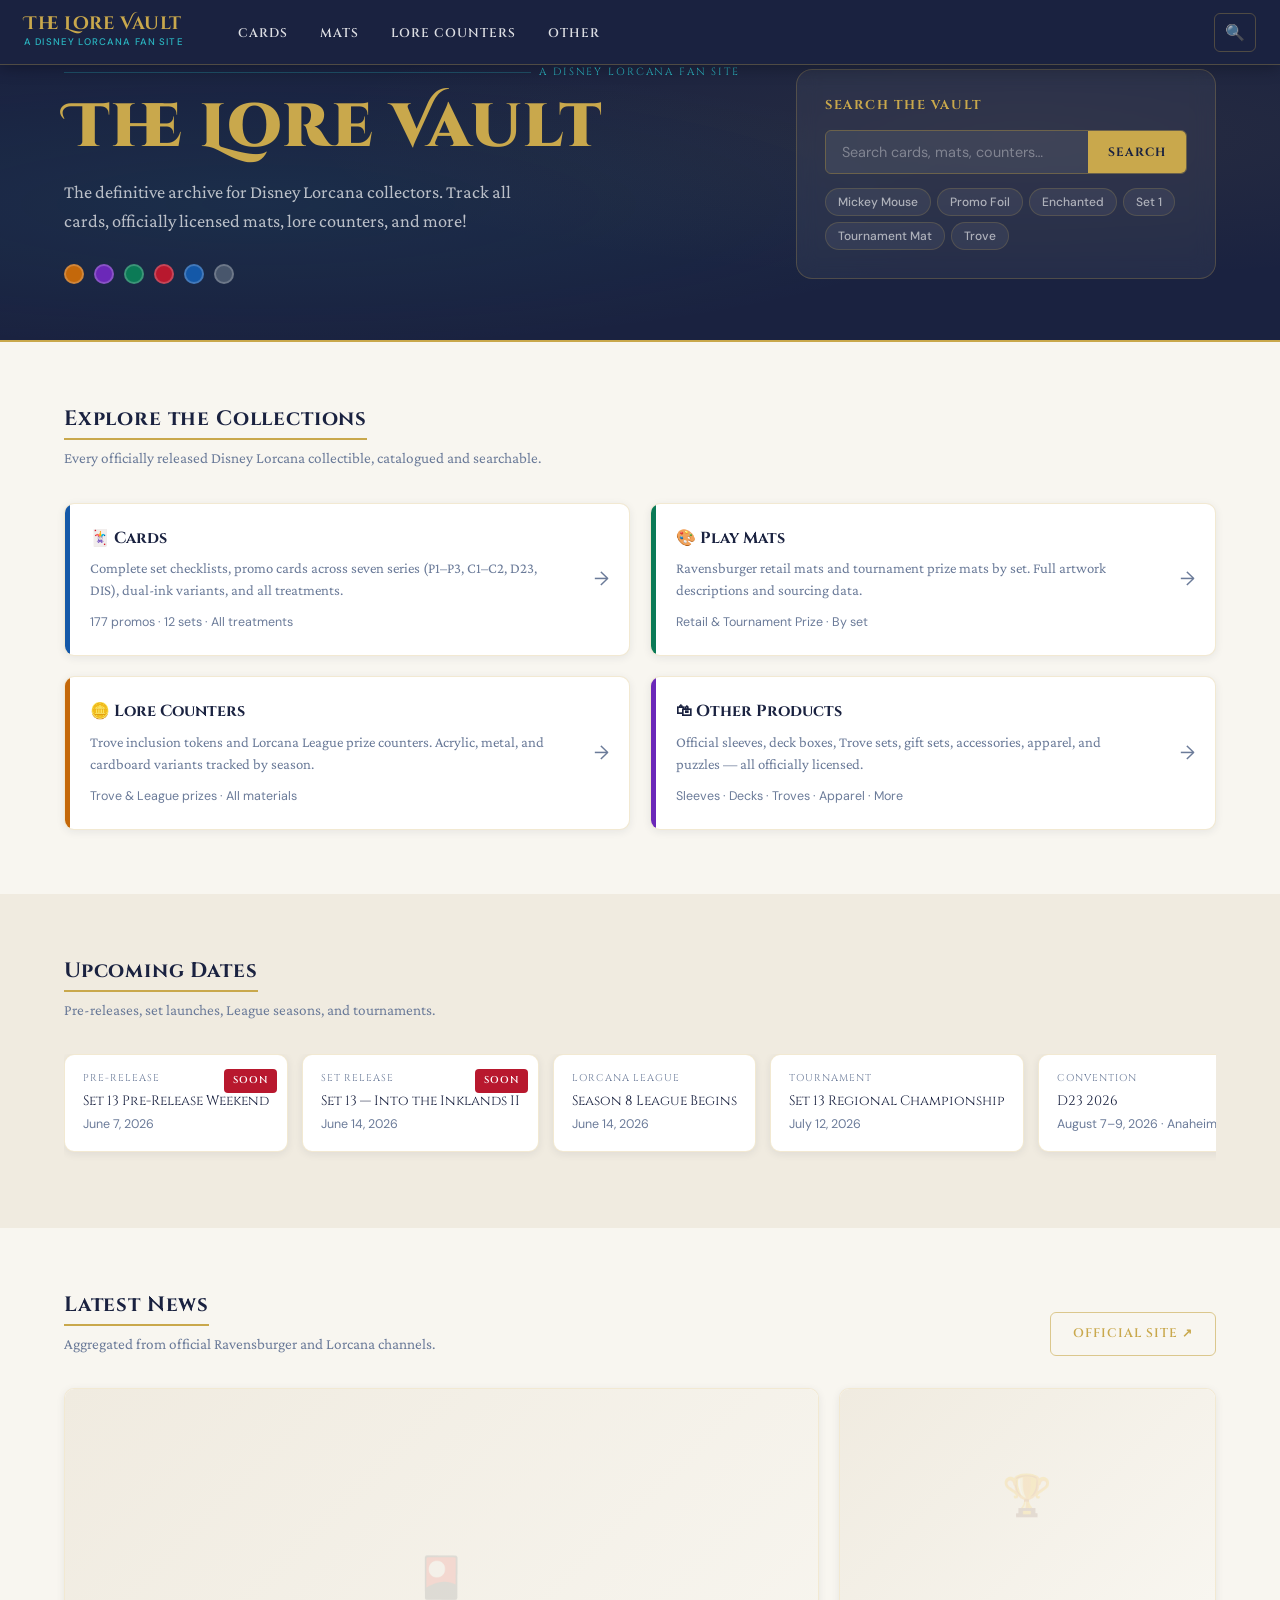
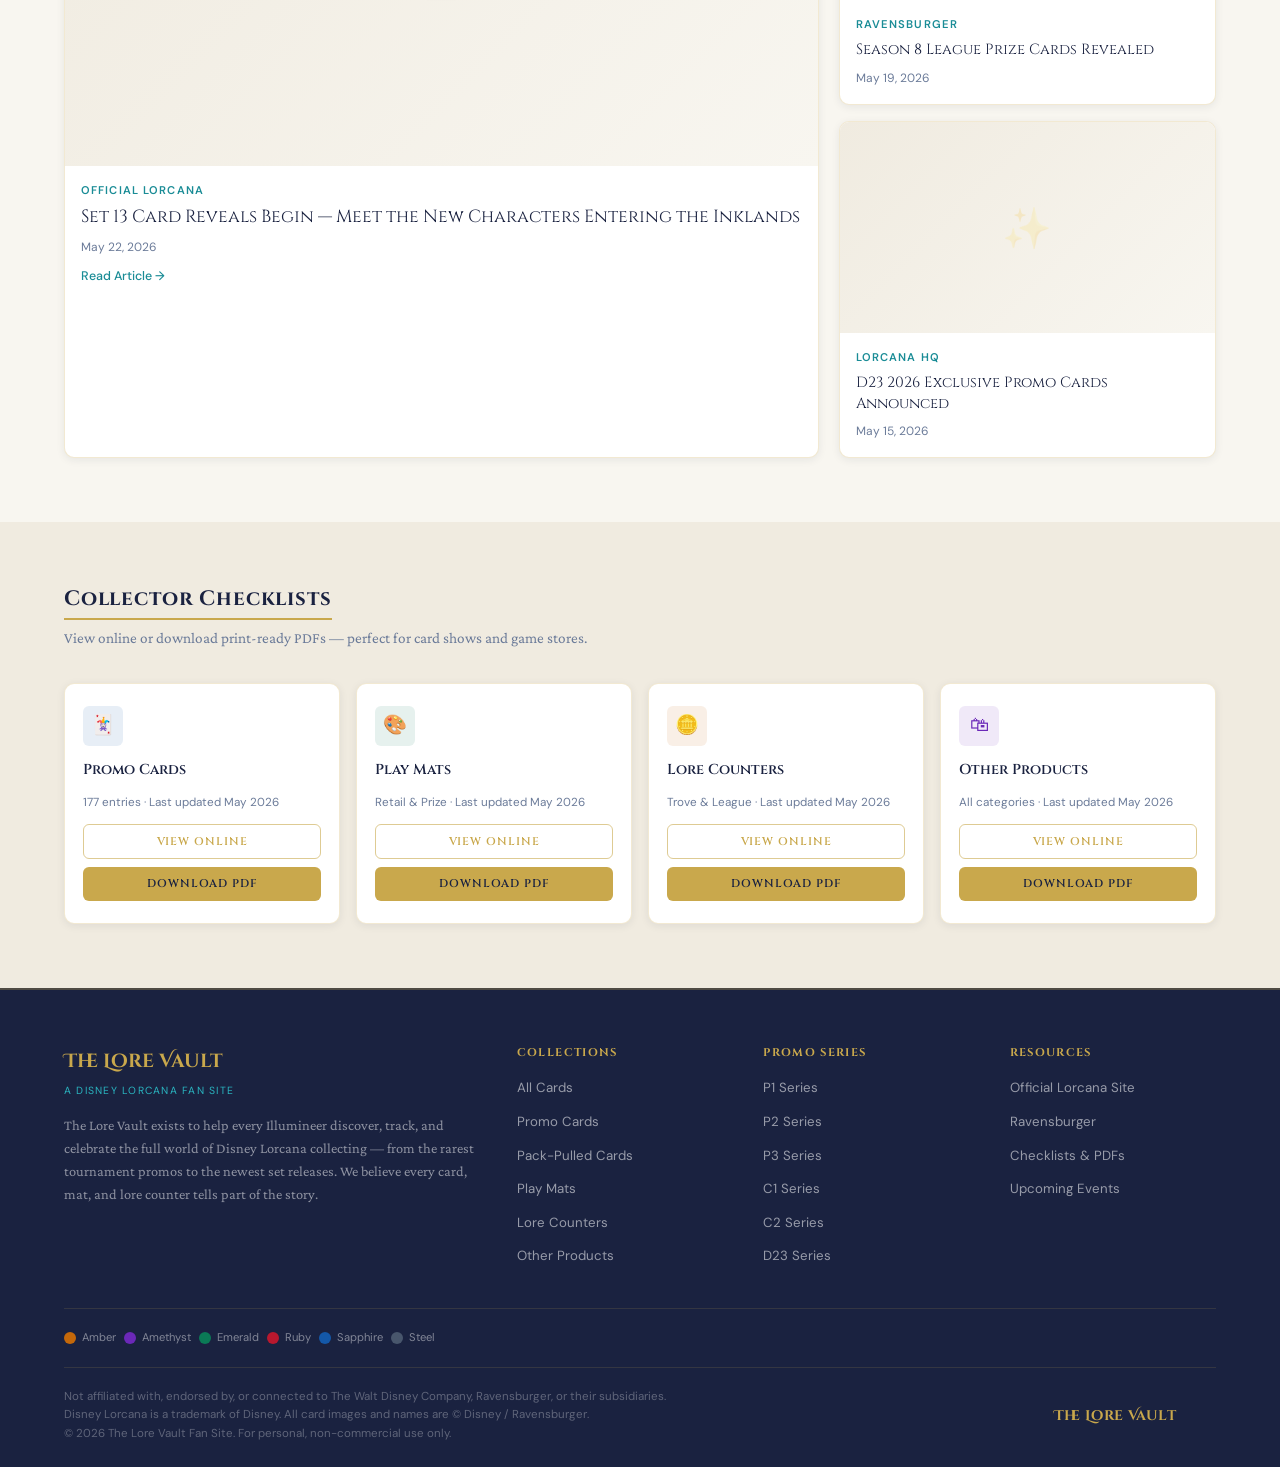
==== index.html @ e158dece "Tighten hero section vertical spacing Remove min-height:100vh override that was forcing the hero to " ====
<!DOCTYPE html>
<html lang="en">
<head>
  <meta charset="UTF-8">
  <meta name="viewport" content="width=device-width, initial-scale=1.0">
  <title>The Lore Vault — Disney Lorcana Collector Reference</title>
  <meta name="description" content="The definitive archive for Disney Lorcana collectors. Track all cards, officially licensed mats, lore counters, and more. Complete checklists, promo guides, and PDF downloads.">
  <meta property="og:title" content="The Lore Vault — Disney Lorcana Collector Reference">
  <meta property="og:description" content="The definitive archive for Disney Lorcana collectors. Track all cards, officially licensed mats, lore counters, and more!">
  <meta property="og:image" content="https://lorevault.fan/og-image.jpg">
  <link rel="canonical" href="https://lorevault.fan/">
  <meta name="robots" content="index, follow">
  <link rel="stylesheet" href="css/style.css">
  <style>
    /* Page-specific overrides */
    .hero-search-panel { position: relative; }
    .hero-search-panel .search-results-dropdown {
      position: absolute; top: calc(100% + 8px); left: 0; right: 0;
      background: white; border: 1px solid var(--border);
      border-radius: var(--radius-md); box-shadow: var(--shadow-lg);
      z-index: 200; display: none; max-height: 360px; overflow-y: auto;
    }
    .hero-search-panel .search-results-dropdown.open { display: block; }
    .search-result-group { padding: 10px 0; border-bottom: 1px solid var(--border); }
    .search-result-group:last-child { border-bottom: none; }
    .search-result-group-label {
      font-family: 'Cinzel', serif; font-size: 0.65rem;
      letter-spacing: 0.12em; text-transform: uppercase;
      color: var(--text-light); padding: 4px 16px; margin-bottom: 4px;
    }
    .search-result-item {
      padding: 8px 16px; font-size: 0.85rem; cursor: pointer;
      transition: background 0.15s; display: flex; align-items: center; gap: 10px;
    }
    .search-result-item:hover { background: var(--cream); }
    .search-result-item span { color: var(--text-dark); }
    .search-result-item small { color: var(--text-light); margin-left: auto; font-size: 0.72rem; }
  </style>
</head>
<body>

<!-- ══════════════════════════════
     NAVIGATION
══════════════════════════════ -->
<nav class="site-nav" role="navigation" aria-label="Main navigation">
  <div class="nav-inner">
    <a href="index.html" class="nav-brand">
      <span class="nav-brand__name">The Lore Vault</span>
      <span class="nav-brand__label">A Disney Lorcana Fan Site</span>
    </a>
    <ul class="nav-links" role="list">
      <li><a href="cards.html">Cards</a></li>
      <li><a href="mats.html">Mats</a></li>
      <li><a href="lore-counters.html">Lore Counters</a></li>
      <li><a href="other.html">Other</a></li>
    </ul>
    <div class="nav-actions">
      <button class="nav-search-toggle" id="navSearchToggle" aria-label="Toggle search" aria-expanded="false">🔍</button>
      <button class="hamburger" id="hamburger" aria-label="Open menu" aria-expanded="false">
        <span></span><span></span><span></span>
      </button>
    </div>
  </div>
  <div class="nav-search-bar" id="navSearchBar" role="search">
    <div class="container">
      <div class="search-bar">
        <input type="search" placeholder="Search all cards, mats, counters…" aria-label="Site search">
        <button type="submit" aria-label="Submit search">🔍</button>
      </div>
    </div>
  </div>
</nav>

<!-- Mobile Drawer -->
<div class="mobile-drawer" id="mobileDrawer" aria-hidden="true">
  <a href="cards.html">Cards</a>
  <a href="mats.html">Play Mats</a>
  <a href="lore-counters.html">Lore Counters</a>
  <a href="other.html">Other Products</a>
</div>

<!-- ══════════════════════════════
     HERO
══════════════════════════════ -->
<main>
<section class="hero" aria-labelledby="hero-title">
  <div class="container">
    <div class="hero-inner">

      <!-- Branding -->
      <div class="hero-brand">
        <div class="hero-brand__fan-label">A Disney Lorcana Fan Site</div>
        <h1 class="hero-brand__name font-display" id="hero-title">The Lore Vault</h1>
        <p class="hero-brand__tagline">
          The definitive archive for Disney Lorcana collectors. Track all cards,
          officially licensed mats, lore counters, and more!
        </p>
        <!-- Ink Colour Dots -->
        <div class="hero-ink-dots" role="list" aria-label="Lorcana ink colours">
          <div class="hero-ink-dot" style="background:var(--ink-amber)"     data-label="Amber"    role="listitem" tabindex="0"></div>
          <div class="hero-ink-dot" style="background:var(--ink-amethyst)"  data-label="Amethyst" role="listitem" tabindex="0"></div>
          <div class="hero-ink-dot" style="background:var(--ink-emerald)"   data-label="Emerald"  role="listitem" tabindex="0"></div>
          <div class="hero-ink-dot" style="background:var(--ink-ruby)"      data-label="Ruby"     role="listitem" tabindex="0"></div>
          <div class="hero-ink-dot" style="background:var(--ink-sapphire)"  data-label="Sapphire" role="listitem" tabindex="0"></div>
          <div class="hero-ink-dot" style="background:var(--ink-steel)"     data-label="Steel"    role="listitem" tabindex="0"></div>
        </div>
      </div>

      <!-- Search Panel -->
      <div class="hero-search-panel">
        <h2>Search The Vault</h2>
        <div class="hero-search-bar" role="search">
          <input type="search" id="heroSearch" placeholder="Search cards, mats, counters…" autocomplete="off" aria-label="Search the vault" aria-autocomplete="list" aria-controls="heroSearchDropdown">
          <button type="submit" aria-label="Search">Search</button>
        </div>
        <div class="search-results-dropdown" id="heroSearchDropdown" role="listbox" aria-label="Search suggestions"></div>
        <div class="suggested-chips" aria-label="Suggested searches">
          <button class="chip" data-query="Mickey Mouse">Mickey Mouse</button>
          <button class="chip" data-query="Promo Foil">Promo Foil</button>
          <button class="chip" data-query="Enchanted">Enchanted</button>
          <button class="chip" data-query="Set 1">Set 1</button>
          <button class="chip" data-query="Tournament Mat">Tournament Mat</button>
          <button class="chip" data-query="Trove">Trove</button>
        </div>
      </div>

    </div>
  </div>
</section>

<!-- ══════════════════════════════
     CATEGORY CARDS
══════════════════════════════ -->
<section class="section section--cream" aria-labelledby="collections-heading">
  <div class="container">
    <div class="section-header">
      <div>
        <h2 id="collections-heading">Explore the Collections</h2>
        <p>Every officially released Disney Lorcana collectible, catalogued and searchable.</p>
      </div>
    </div>
    <div class="category-cards">

      <a href="cards.html" class="category-card" aria-label="Cards — Browse all 177+ promo cards and 12+ sets">
        <div class="category-card__stripe" style="background:var(--ink-sapphire)"></div>
        <div class="category-card__body">
          <div class="category-card__name">🃏 Cards</div>
          <p class="category-card__desc">Complete set checklists, promo cards across seven series (P1–P3, C1–C2, D23, DIS), dual-ink variants, and all treatments.</p>
          <div class="category-card__count"><span data-stat="promo-count">177</span> promos · 12 sets · All treatments</div>
        </div>
        <div class="category-card__arrow" aria-hidden="true">→</div>
      </a>

      <a href="mats.html" class="category-card" aria-label="Play Mats — Browse retail and tournament prize mats">
        <div class="category-card__stripe" style="background:var(--ink-emerald)"></div>
        <div class="category-card__body">
          <div class="category-card__name">🎨 Play Mats</div>
          <p class="category-card__desc">Ravensburger retail mats and tournament prize mats by set. Full artwork descriptions and sourcing data.</p>
          <div class="category-card__count">Retail &amp; Tournament Prize · By set</div>
        </div>
        <div class="category-card__arrow" aria-hidden="true">→</div>
      </a>

      <a href="lore-counters.html" class="category-card" aria-label="Lore Counters — Browse Trove and League prize counters">
        <div class="category-card__stripe" style="background:var(--ink-amber)"></div>
        <div class="category-card__body">
          <div class="category-card__name">🪙 Lore Counters</div>
          <p class="category-card__desc">Trove inclusion tokens and Lorcana League prize counters. Acrylic, metal, and cardboard variants tracked by season.</p>
          <div class="category-card__count">Trove &amp; League prizes · All materials</div>
        </div>
        <div class="category-card__arrow" aria-hidden="true">→</div>
      </a>

      <a href="other.html" class="category-card" aria-label="Other Products — Browse sleeves, deck boxes, troves, gifts, and more">
        <div class="category-card__stripe" style="background:var(--ink-amethyst)"></div>
        <div class="category-card__body">
          <div class="category-card__name">🛍 Other Products</div>
          <p class="category-card__desc">Official sleeves, deck boxes, Trove sets, gift sets, accessories, apparel, and puzzles — all officially licensed.</p>
          <div class="category-card__count">Sleeves · Decks · Troves · Apparel · More</div>
        </div>
        <div class="category-card__arrow" aria-hidden="true">→</div>
      </a>

    </div>
  </div>
</section>

<!-- ══════════════════════════════
     UPCOMING DATES
══════════════════════════════ -->
<section class="section section--cream-mid" aria-labelledby="events-heading">
  <div class="container">
    <div class="section-header">
      <div>
        <h2 id="events-heading">Upcoming Dates</h2>
        <p>Pre-releases, set launches, League seasons, and tournaments.</p>
      </div>
    </div>
    <div class="events-strip" id="eventsStrip" role="list" aria-label="Upcoming Lorcana events">
      <!-- Populated by JS from data/events.json -->
      <div class="event-card" role="listitem">
        <div class="event-card__type">Pre-Release</div>
        <div class="event-card__name">Set 13 Pre-Release Weekend</div>
        <div class="event-card__date">June 7, 2026</div>
        <div class="event-card__badge"><span class="badge badge--soon">SOON</span></div>
      </div>
      <div class="event-card" role="listitem">
        <div class="event-card__type">Set Release</div>
        <div class="event-card__name">Set 13 — Into the Inklands II</div>
        <div class="event-card__date">June 14, 2026</div>
        <div class="event-card__badge"><span class="badge badge--soon">SOON</span></div>
      </div>
      <div class="event-card" role="listitem">
        <div class="event-card__type">Lorcana League</div>
        <div class="event-card__name">Season 8 League Begins</div>
        <div class="event-card__date">June 14, 2026</div>
      </div>
      <div class="event-card" role="listitem">
        <div class="event-card__type">Tournament</div>
        <div class="event-card__name">Set 13 Regional Championship</div>
        <div class="event-card__date">July 12, 2026</div>
      </div>
      <div class="event-card" role="listitem">
        <div class="event-card__type">Convention</div>
        <div class="event-card__name">D23 2026</div>
        <div class="event-card__date">August 7–9, 2026 · Anaheim, CA</div>
      </div>
      <div class="event-card" role="listitem">
        <div class="event-card__type">Tournament</div>
        <div class="event-card__name">World Championship 2026</div>
        <div class="event-card__date">September 20, 2026</div>
      </div>
    </div>
  </div>
</section>

<!-- ══════════════════════════════
     NEWS FEED
══════════════════════════════ -->
<section class="section section--cream" aria-labelledby="news-heading">
  <div class="container">
    <div class="section-header">
      <div>
        <h2 id="news-heading">Latest News</h2>
        <p>Aggregated from official Ravensburger and Lorcana channels.</p>
      </div>
      <a href="https://ravensburger.com/lorcana" class="btn btn--secondary" target="_blank" rel="noopener">Official Site ↗</a>
    </div>

    <div class="news-grid">
      <!-- Featured -->
      <a href="#" class="news-card news-card--featured" aria-label="Featured news article">
        <div class="news-card__image">
          <div class="news-card__image-placeholder" style="aspect-ratio:16/8">🎴</div>
        </div>
        <div class="news-card__body">
          <div class="news-card__source">Official Lorcana</div>
          <div class="news-card__title">Set 13 Card Reveals Begin — Meet the New Characters Entering the Inklands</div>
          <div class="news-card__date">May 22, 2026</div>
          <div class="news-card__link">Read Article →</div>
        </div>
      </a>

      <!-- Side cards -->
      <div class="news-grid__side">
        <a href="#" class="news-card" aria-label="News: Season 8 League promos revealed">
          <div class="news-card__image">
            <div class="news-card__image-placeholder news-card--small">🏆</div>
          </div>
          <div class="news-card__body">
            <div class="news-card__source">Ravensburger</div>
            <div class="news-card__title">Season 8 League Prize Cards Revealed</div>
            <div class="news-card__date">May 19, 2026</div>
          </div>
        </a>
        <a href="#" class="news-card" aria-label="News: D23 2026 exclusive cards announced">
          <div class="news-card__image">
            <div class="news-card__image-placeholder news-card--small">✨</div>
          </div>
          <div class="news-card__body">
            <div class="news-card__source">Lorcana HQ</div>
            <div class="news-card__title">D23 2026 Exclusive Promo Cards Announced</div>
            <div class="news-card__date">May 15, 2026</div>
          </div>
        </a>
      </div>
    </div>
  </div>
</section>

<!-- ══════════════════════════════
     CHECKLIST NAVIGATION
══════════════════════════════ -->
<section class="section section--cream-mid" aria-labelledby="checklists-heading">
  <div class="container">
    <div class="section-header">
      <div>
        <h2 id="checklists-heading">Collector Checklists</h2>
        <p>View online or download print-ready PDFs — perfect for card shows and game stores.</p>
      </div>
    </div>
    <div class="checklist-panels">

      <div class="checklist-panel">
        <div class="checklist-panel__icon" style="background:rgba(20,88,168,0.1);color:var(--ink-sapphire)">🃏</div>
        <div class="checklist-panel__name">Promo Cards</div>
        <div class="checklist-panel__updated">177 entries · Last updated May 2026</div>
        <div class="checklist-panel__actions">
          <a href="cards.html#promos" class="btn btn--secondary">View Online</a>
          <a href="#" class="btn btn--primary">Download PDF</a>
        </div>
      </div>

      <div class="checklist-panel">
        <div class="checklist-panel__icon" style="background:rgba(11,122,86,0.1);color:var(--ink-emerald)">🎨</div>
        <div class="checklist-panel__name">Play Mats</div>
        <div class="checklist-panel__updated">Retail &amp; Prize · Last updated May 2026</div>
        <div class="checklist-panel__actions">
          <a href="mats.html" class="btn btn--secondary">View Online</a>
          <a href="#" class="btn btn--primary">Download PDF</a>
        </div>
      </div>

      <div class="checklist-panel">
        <div class="checklist-panel__icon" style="background:rgba(196,104,10,0.1);color:var(--ink-amber)">🪙</div>
        <div class="checklist-panel__name">Lore Counters</div>
        <div class="checklist-panel__updated">Trove &amp; League · Last updated May 2026</div>
        <div class="checklist-panel__actions">
          <a href="lore-counters.html" class="btn btn--secondary">View Online</a>
          <a href="#" class="btn btn--primary">Download PDF</a>
        </div>
      </div>

      <div class="checklist-panel">
        <div class="checklist-panel__icon" style="background:rgba(107,40,184,0.1);color:var(--ink-amethyst)">🛍</div>
        <div class="checklist-panel__name">Other Products</div>
        <div class="checklist-panel__updated">All categories · Last updated May 2026</div>
        <div class="checklist-panel__actions">
          <a href="other.html" class="btn btn--secondary">View Online</a>
          <a href="#" class="btn btn--primary">Download PDF</a>
        </div>
      </div>

    </div>
  </div>
</section>
</main>

<!-- ══════════════════════════════
     FOOTER
══════════════════════════════ -->
<footer class="site-footer" role="contentinfo">
  <div class="container">
    <div class="footer-inner">
      <div class="footer-brand">
        <div class="footer-brand__name font-display">The Lore Vault</div>
        <div class="footer-brand__label">A Disney Lorcana Fan Site</div>
        <p>The Lore Vault exists to help every Illumineer discover, track, and celebrate the full world of Disney Lorcana collecting — from the rarest tournament promos to the newest set releases. We believe every card, mat, and lore counter tells part of the story.</p>
      </div>
      <div class="footer-col">
        <h4>Collections</h4>
        <ul>
          <li><a href="cards.html">All Cards</a></li>
          <li><a href="cards.html#promos">Promo Cards</a></li>
          <li><a href="cards.html#sets">Pack-Pulled Cards</a></li>
          <li><a href="mats.html">Play Mats</a></li>
          <li><a href="lore-counters.html">Lore Counters</a></li>
          <li><a href="other.html">Other Products</a></li>
        </ul>
      </div>
      <div class="footer-col">
        <h4>Promo Series</h4>
        <ul>
          <li><a href="cards.html?series=P1">P1 Series</a></li>
          <li><a href="cards.html?series=P2">P2 Series</a></li>
          <li><a href="cards.html?series=P3">P3 Series</a></li>
          <li><a href="cards.html?series=C1">C1 Series</a></li>
          <li><a href="cards.html?series=C2">C2 Series</a></li>
          <li><a href="cards.html?series=D23">D23 Series</a></li>
        </ul>
      </div>
      <div class="footer-col">
        <h4>Resources</h4>
        <ul>
          <li><a href="#" target="_blank" rel="noopener">Official Lorcana Site</a></li>
          <li><a href="#" target="_blank" rel="noopener">Ravensburger</a></li>
          <li><a href="index.html#checklists-heading">Checklists &amp; PDFs</a></li>
          <li><a href="index.html#events-heading">Upcoming Events</a></li>
        </ul>
      </div>
    </div>

    <!-- Ink Swatch Row -->
    <div class="footer-ink-row" aria-label="Lorcana ink colours">
      <div class="footer-ink-swatch"><div class="ink-dot ink-dot--amber"></div> Amber</div>
      <div class="footer-ink-swatch"><div class="ink-dot ink-dot--amethyst"></div> Amethyst</div>
      <div class="footer-ink-swatch"><div class="ink-dot ink-dot--emerald"></div> Emerald</div>
      <div class="footer-ink-swatch"><div class="ink-dot ink-dot--ruby"></div> Ruby</div>
      <div class="footer-ink-swatch"><div class="ink-dot ink-dot--sapphire"></div> Sapphire</div>
      <div class="footer-ink-swatch"><div class="ink-dot ink-dot--steel"></div> Steel</div>
    </div>

    <div class="footer-bottom">
      <p class="footer-legal">
        Not affiliated with, endorsed by, or connected to The Walt Disney Company, Ravensburger, or their subsidiaries.<br>
        Disney Lorcana is a trademark of Disney. All card images and names are © Disney / Ravensburger.<br>
        © 2026 The Lore Vault Fan Site. For personal, non-commercial use only.
      </p>
      <a href="index.html" class="nav-brand" style="text-decoration:none">
        <span class="nav-brand__name" style="font-size:0.9rem">The Lore Vault</span>
      </a>
    </div>
  </div>
</footer>

<script src="js/app.js"></script>
<script type="application/ld+json">
{
  "@context": "https://schema.org",
  "@type": "WebSite",
  "name": "The Lore Vault",
  "description": "The definitive archive for Disney Lorcana collectors.",
  "url": "https://lorevault.fan/",
  "potentialAction": {
    "@type": "SearchAction",
    "target": "https://lorevault.fan/cards.html?q={search_term_string}",
    "query-input": "required name=search_term_string"
  }
}
</script>
</body>
</html>
---- css/style.css ----
/* =====================================================
   THE LORE VAULT — Shared Design System
   ===================================================== */

/* Google Fonts */
@import url('https://fonts.googleapis.com/css2?family=Cinzel+Decorative:wght@400;700;900&family=Cinzel:wght@400;600;700&family=Crimson+Pro:ital,wght@0,300;0,400;0,600;1,300;1,400&family=DM+Sans:wght@300;400;500;600&display=swap');

/* ── Color Tokens ── */
:root {
  --nav-bg:       #1A2240;
  --cream:        #F8F6F0;
  --cream-mid:    #F0EBE0;
  --gold:         #C9A84C;
  --gold-mid:     #B8922E;
  --teal:         #2AB5C0;
  --teal-dark:    #1A8C96;
  --ink-amber:    #C4680A;
  --ink-amethyst: #6B28B8;
  --ink-emerald:  #0B7A56;
  --ink-ruby:     #B8182E;
  --ink-sapphire: #1458A8;
  --ink-steel:    #48566C;
  --text-dark:    #1A2240;
  --text-mid:     #3D4A6B;
  --text-light:   #6B7B99;
  --border:       rgba(201,168,76,0.25);
  --shadow-sm:    0 2px 8px rgba(26,34,64,0.08);
  --shadow-md:    0 4px 20px rgba(26,34,64,0.12);
  --shadow-lg:    0 8px 40px rgba(26,34,64,0.18);
  --radius-sm:    6px;
  --radius-md:    10px;
  --radius-lg:    16px;
  --transition:   0.2s ease;
}

/* ── Reset & Base ── */
*, *::before, *::after { box-sizing: border-box; margin: 0; padding: 0; }

html { scroll-behavior: smooth; font-size: 16px; }

body {
  font-family: 'DM Sans', sans-serif;
  background: var(--cream);
  color: var(--text-dark);
  line-height: 1.6;
  -webkit-font-smoothing: antialiased;
}

img { display: block; max-width: 100%; }
a { color: var(--teal-dark); text-decoration: none; transition: color var(--transition); }
a:hover { color: var(--gold-mid); }
ul { list-style: none; }
button { cursor: pointer; font-family: inherit; border: none; }

/* ── Typography ── */
.font-display   { font-family: 'Cinzel Decorative', serif; }
.font-heading   { font-family: 'Cinzel', serif; }
.font-body      { font-family: 'Crimson Pro', serif; }
.font-ui        { font-family: 'DM Sans', sans-serif; }

h1, h2, h3, h4, h5 { font-family: 'Cinzel', serif; line-height: 1.25; }
p { font-family: 'Crimson Pro', serif; font-size: 1.05rem; }

/* ── Container ── */
.container { max-width: 1200px; margin: 0 auto; padding: 0 24px; }
.container--wide { max-width: 1400px; margin: 0 auto; padding: 0 24px; }

/* =========================================
   NAVIGATION
   ========================================= */
.site-nav {
  position: fixed; top: 0; left: 0; right: 0; z-index: 1000;
  background: var(--nav-bg);
  border-bottom: 1px solid rgba(201,168,76,0.3);
  box-shadow: 0 2px 16px rgba(0,0,0,0.3);
}

.nav-inner {
  max-width: 1400px; margin: 0 auto;
  display: flex; align-items: center; gap: 0;
  height: 64px; padding: 0 24px;
}

.nav-brand {
  display: flex; flex-direction: column; align-items: flex-start;
  text-decoration: none; margin-right: 40px; flex-shrink: 0;
}
.nav-brand__name {
  font-family: 'Cinzel Decorative', serif;
  font-size: 1.15rem; font-weight: 700;
  color: var(--gold); letter-spacing: 0.03em;
  line-height: 1.1;
}
.nav-brand__label {
  font-family: 'DM Sans', sans-serif;
  font-size: 0.6rem; font-weight: 500;
  color: var(--teal); letter-spacing: 0.12em;
  text-transform: uppercase;
}

.nav-links {
  display: flex; align-items: center; gap: 4px; flex: 1;
}
.nav-links a {
  font-family: 'Cinzel', serif;
  font-size: 0.78rem; font-weight: 600;
  color: rgba(255,255,255,0.85);
  letter-spacing: 0.08em; text-transform: uppercase;
  padding: 8px 14px; border-radius: var(--radius-sm);
  transition: all var(--transition);
  text-decoration: none;
}
.nav-links a:hover, .nav-links a.active {
  color: var(--gold); background: rgba(201,168,76,0.12);
}

.nav-actions { display: flex; align-items: center; gap: 8px; margin-left: auto; }

.nav-search-toggle {
  background: none; border: 1px solid rgba(201,168,76,0.3);
  color: rgba(255,255,255,0.7); padding: 8px 10px;
  border-radius: var(--radius-sm); transition: all var(--transition);
  font-size: 1rem;
}
.nav-search-toggle:hover { border-color: var(--gold); color: var(--gold); }

.nav-search-bar {
  display: none; position: absolute;
  top: 64px; left: 0; right: 0;
  background: var(--nav-bg); padding: 12px 24px;
  border-bottom: 1px solid rgba(201,168,76,0.3);
}
.nav-search-bar.open { display: block; }
.nav-search-bar input {
  width: 100%; padding: 10px 16px;
  background: rgba(255,255,255,0.08);
  border: 1px solid rgba(201,168,76,0.35);
  border-radius: var(--radius-sm); color: white;
  font-family: 'DM Sans', sans-serif; font-size: 0.9rem;
  outline: none;
}
.nav-search-bar input::placeholder { color: rgba(255,255,255,0.4); }

.hamburger {
  display: none; flex-direction: column; gap: 5px;
  background: none; padding: 8px;
}
.hamburger span {
  display: block; width: 22px; height: 2px;
  background: rgba(255,255,255,0.8); border-radius: 2px;
  transition: all 0.3s ease;
}
.hamburger.open span:nth-child(1) { transform: rotate(45deg) translate(5px, 5px); }
.hamburger.open span:nth-child(2) { opacity: 0; }
.hamburger.open span:nth-child(3) { transform: rotate(-45deg) translate(5px, -5px); }

.mobile-drawer {
  display: none; position: fixed;
  top: 64px; left: 0; right: 0; bottom: 0;
  background: var(--nav-bg); z-index: 999;
  padding: 24px; flex-direction: column; gap: 8px;
  overflow-y: auto;
}
.mobile-drawer.open { display: flex; }
.mobile-drawer a {
  font-family: 'Cinzel', serif; font-size: 1rem;
  color: rgba(255,255,255,0.85); letter-spacing: 0.1em;
  text-transform: uppercase; padding: 14px 16px;
  border-bottom: 1px solid rgba(201,168,76,0.15);
  text-decoration: none;
}
.mobile-drawer a:hover { color: var(--gold); }

/* =========================================
   PAGE HEADER / HERO BANDS
   ========================================= */
.page-header {
  background: var(--nav-bg);
  padding: 100px 0 48px;
  border-bottom: 2px solid var(--gold);
  position: relative; overflow: hidden;
}
.page-header::before {
  content: '';
  position: absolute; inset: 0;
  background: radial-gradient(ellipse at 70% 50%, rgba(201,168,76,0.06) 0%, transparent 70%);
  pointer-events: none;
}
.page-header .breadcrumb {
  font-family: 'DM Sans', sans-serif; font-size: 0.78rem;
  color: rgba(255,255,255,0.45); letter-spacing: 0.06em;
  margin-bottom: 12px;
}
.page-header .breadcrumb a { color: rgba(255,255,255,0.5); }
.page-header .breadcrumb a:hover { color: var(--gold); }
.page-header h1 {
  font-family: 'Cinzel Decorative', serif;
  font-size: clamp(1.6rem, 3vw, 2.4rem);
  color: var(--gold); margin-bottom: 10px;
}
.page-header p {
  font-family: 'Crimson Pro', serif;
  color: rgba(255,255,255,0.65); font-size: 1.05rem; max-width: 600px;
}
.page-header__actions {
  display: flex; gap: 12px; flex-wrap: wrap; margin-top: 20px;
}

/* =========================================
   BUTTONS
   ========================================= */
.btn {
  display: inline-flex; align-items: center; gap: 8px;
  font-family: 'Cinzel', serif; font-size: 0.78rem;
  font-weight: 600; letter-spacing: 0.08em; text-transform: uppercase;
  padding: 11px 22px; border-radius: var(--radius-sm);
  transition: all var(--transition); cursor: pointer; border: none;
  white-space: nowrap; text-decoration: none;
}
.btn--primary {
  background: var(--gold); color: var(--nav-bg);
}
.btn--primary:hover { background: var(--gold-mid); color: var(--nav-bg); transform: translateY(-1px); box-shadow: var(--shadow-sm); }
.btn--secondary {
  background: transparent; color: var(--gold);
  border: 1.5px solid rgba(201,168,76,0.6);
}
.btn--secondary:hover { background: rgba(201,168,76,0.1); color: var(--gold); transform: translateY(-1px); }
.btn--teal {
  background: var(--teal-dark); color: white;
}
.btn--teal:hover { background: var(--teal); color: white; transform: translateY(-1px); }
.btn--outline-white {
  background: transparent; color: white;
  border: 1.5px solid rgba(255,255,255,0.3);
}
.btn--outline-white:hover { border-color: white; background: rgba(255,255,255,0.08); color: white; }

/* =========================================
   BADGES & CHIPS
   ========================================= */
.badge {
  display: inline-flex; align-items: center; gap: 4px;
  font-family: 'Cinzel', serif; font-size: 0.62rem; font-weight: 600;
  letter-spacing: 0.1em; text-transform: uppercase;
  padding: 4px 9px; border-radius: 4px;
}
.badge--sapphire  { background: var(--ink-sapphire); color: white; }
.badge--emerald   { background: var(--ink-emerald); color: white; }
.badge--amber     { background: var(--ink-amber); color: white; }
.badge--amethyst  { background: var(--ink-amethyst); color: white; }
.badge--ruby      { background: var(--ink-ruby); color: white; }
.badge--steel     { background: var(--ink-steel); color: white; }
.badge--navy      { background: var(--nav-bg); color: var(--gold); }
.badge--gold      { background: var(--gold); color: var(--nav-bg); }
.badge--teal      { background: var(--teal-dark); color: white; }
.badge--blue      { background: #1458A8; color: white; }
.badge--prize     { background: #8B6914; color: white; }
.badge--orange    { background: var(--ink-amber); color: white; }
.badge--soon      { background: var(--ink-ruby); color: white; animation: pulse-soon 1.5s ease-in-out infinite; }

@keyframes pulse-soon {
  0%, 100% { opacity: 1; }
  50% { opacity: 0.7; }
}

.chip {
  display: inline-flex; align-items: center;
  font-family: 'DM Sans', sans-serif; font-size: 0.75rem; font-weight: 500;
  padding: 5px 12px; border-radius: 100px;
  border: 1.5px solid var(--border); background: var(--cream);
  color: var(--text-mid); cursor: pointer; transition: all var(--transition);
  white-space: nowrap;
}
.chip:hover, .chip.active {
  border-color: var(--gold); background: rgba(201,168,76,0.1);
  color: var(--gold-mid);
}
.chip--ink { border-radius: 100px; padding: 4px 10px; }

/* ── Ink Colour Chips ── */
.ink-dot {
  width: 14px; height: 14px; border-radius: 50%;
  display: inline-block; flex-shrink: 0;
}
.ink-dot--amber    { background: var(--ink-amber); }
.ink-dot--amethyst { background: var(--ink-amethyst); }
.ink-dot--emerald  { background: var(--ink-emerald); }
.ink-dot--ruby     { background: var(--ink-ruby); }
.ink-dot--sapphire { background: var(--ink-sapphire); }
.ink-dot--steel    { background: var(--ink-steel); }

/* ── Ink Pip Double ── */
.ink-pip-dual {
  display: inline-flex; gap: -4px;
}
.ink-pip-dual .ink-dot:last-child { margin-left: -5px; }

/* =========================================
   SECTION WRAPPERS
   ========================================= */
.section { padding: 64px 0; }
.section--cream { background: var(--cream); }
.section--cream-mid { background: var(--cream-mid); }
.section--navy { background: var(--nav-bg); }

.section-header {
  display: flex; align-items: flex-end;
  justify-content: space-between; gap: 16px;
  margin-bottom: 32px; flex-wrap: wrap;
}
.section-header h2 {
  font-family: 'Cinzel', serif; font-size: 1.3rem;
  color: var(--text-dark); letter-spacing: 0.04em;
  border-bottom: 2px solid var(--gold);
  padding-bottom: 6px; display: inline-block;
}
.section--navy .section-header h2 { color: var(--gold); }
.section-header p {
  font-family: 'Crimson Pro', serif;
  color: var(--text-light); font-size: 0.95rem;
  margin-top: 6px;
}

.subsection-header {
  display: flex; align-items: center; gap: 12px;
  background: rgba(26,34,64,0.04);
  border: 1px solid var(--border);
  border-radius: var(--radius-md);
  padding: 14px 20px; margin-bottom: 24px;
}
.subsection-header h3 {
  font-family: 'Cinzel', serif; font-size: 0.95rem; font-weight: 600;
  color: var(--text-dark); letter-spacing: 0.05em; flex: 1;
}

/* =========================================
   SEARCH BAR (page-level)
   ========================================= */
.search-bar {
  display: flex; align-items: center; gap: 0;
  border: 1.5px solid var(--border); border-radius: var(--radius-sm);
  background: white; overflow: hidden;
  transition: border-color var(--transition);
}
.search-bar:focus-within { border-color: var(--gold); }
.search-bar input {
  flex: 1; padding: 10px 16px;
  font-family: 'DM Sans', sans-serif; font-size: 0.9rem;
  border: none; outline: none; background: transparent;
  color: var(--text-dark);
}
.search-bar input::placeholder { color: var(--text-light); }
.search-bar button {
  padding: 10px 16px; background: var(--gold);
  color: var(--nav-bg); font-size: 1rem; border: none;
  transition: background var(--transition);
}
.search-bar button:hover { background: var(--gold-mid); }

/* =========================================
   FILTER ROW
   ========================================= */
.filter-row {
  display: flex; align-items: center; gap: 8px;
  flex-wrap: wrap; margin-bottom: 20px;
}
.filter-label {
  font-family: 'Cinzel', serif; font-size: 0.7rem;
  font-weight: 600; letter-spacing: 0.1em; text-transform: uppercase;
  color: var(--text-light);
}

/* =========================================
   TABLES
   ========================================= */
.data-table-wrap { overflow-x: auto; border-radius: var(--radius-md); }
.data-table {
  width: 100%; border-collapse: collapse;
  font-family: 'DM Sans', sans-serif; font-size: 0.85rem;
}
.data-table th {
  background: var(--nav-bg); color: var(--gold);
  font-family: 'Cinzel', serif; font-size: 0.7rem;
  font-weight: 600; letter-spacing: 0.1em; text-transform: uppercase;
  padding: 12px 16px; text-align: left; white-space: nowrap;
  border-bottom: 2px solid var(--gold);
}
.data-table td {
  padding: 10px 16px; border-bottom: 1px solid var(--border);
  color: var(--text-dark); vertical-align: middle;
}
.data-table tr:last-child td { border-bottom: none; }
.data-table tr:hover td { background: rgba(201,168,76,0.05); }
.data-table .muted { color: var(--text-light); font-style: italic; }
.data-table .unconfirmed { opacity: 0.55; }
.data-table .placeholder { opacity: 0.4; font-style: italic; }
.data-table .checkbox-col { width: 36px; text-align: center; }
.data-table input[type="checkbox"] {
  width: 16px; height: 16px; cursor: pointer;
  accent-color: var(--gold-mid);
}

/* ── Card Number ── */
.card-num {
  font-family: 'Cinzel', serif; font-size: 0.72rem;
  color: var(--text-light); white-space: nowrap;
}

/* ── Rarity ── */
.rarity {
  display: inline-flex; align-items: center; gap: 4px;
  font-size: 0.75rem; color: var(--text-mid);
}

/* =========================================
   ACCORDIONS (Set Cards)
   ========================================= */
.accordion { border: 1px solid var(--border); border-radius: var(--radius-md); overflow: hidden; margin-bottom: 12px; }
.accordion-header {
  display: flex; align-items: center; gap: 14px;
  background: white; padding: 16px 20px; cursor: pointer;
  transition: background var(--transition);
  border: none; width: 100%; text-align: left;
}
.accordion-header:hover { background: var(--cream); }
.accordion-header.open { background: var(--cream-mid); border-bottom: 1px solid var(--border); }
.accordion-set-badge {
  width: 36px; height: 36px; border-radius: 50%;
  background: var(--nav-bg); color: var(--gold);
  font-family: 'Cinzel', serif; font-size: 0.65rem; font-weight: 700;
  display: flex; align-items: center; justify-content: center;
  flex-shrink: 0; letter-spacing: 0.05em;
}
.accordion-header h3 {
  font-family: 'Cinzel', serif; font-size: 0.95rem;
  color: var(--text-dark); flex: 1;
}
.accordion-meta {
  display: flex; gap: 16px;
  font-family: 'DM Sans', sans-serif; font-size: 0.78rem; color: var(--text-light);
}
.accordion-chevron {
  color: var(--text-light); font-size: 0.9rem;
  transition: transform 0.3s ease; flex-shrink: 0;
}
.accordion-header.open .accordion-chevron { transform: rotate(180deg); }
.accordion-body { display: none; }
.accordion-body.open { display: block; }

/* =========================================
   TABS
   ========================================= */
.tabs-bar {
  display: flex; align-items: center; gap: 2px;
  background: var(--cream-mid);
  border-bottom: 2px solid var(--border);
  padding: 0 24px; position: sticky;
  top: 64px; z-index: 100;
}
.tab-btn {
  font-family: 'Cinzel', serif; font-size: 0.78rem;
  font-weight: 600; letter-spacing: 0.08em; text-transform: uppercase;
  padding: 16px 20px; background: none; color: var(--text-light);
  border: none; border-bottom: 3px solid transparent;
  margin-bottom: -2px; transition: all var(--transition); cursor: pointer;
}
.tab-btn:hover { color: var(--text-dark); }
.tab-btn.active { color: var(--gold-mid); border-bottom-color: var(--gold); }

.tab-panel { display: none; }
.tab-panel.active { display: block; }

/* ── Sub-tabs (series) ── */
.series-tabs {
  display: flex; gap: 4px; flex-wrap: wrap;
  margin-bottom: 20px;
}

/* =========================================
   SERIES HEADER (Promo sub-sections)
   ========================================= */
.series-header {
  background: var(--nav-bg); color: white;
  padding: 14px 20px; border-radius: var(--radius-md) var(--radius-md) 0 0;
  display: flex; align-items: center; justify-content: space-between; flex-wrap: wrap; gap: 10px;
}
.series-header__code {
  font-family: 'Cinzel', serif; font-size: 0.9rem;
  font-weight: 700; color: var(--gold); letter-spacing: 0.1em;
}
.series-header__name {
  font-family: 'Cinzel', serif; font-size: 0.85rem;
  color: rgba(255,255,255,0.8); letter-spacing: 0.05em;
}
.series-header__count {
  font-family: 'DM Sans', sans-serif; font-size: 0.78rem;
  color: rgba(255,255,255,0.5);
}
.series-block { margin-bottom: 32px; border: 1px solid var(--border); border-radius: var(--radius-md); overflow: hidden; }
.series-block .data-table-wrap { border-radius: 0; }

/* =========================================
   CARD GRIDS (Mats, Counters, Other)
   ========================================= */
.card-grid {
  display: grid;
  grid-template-columns: repeat(3, 1fr);
  gap: 24px;
}
.card-grid--4col { grid-template-columns: repeat(4, 1fr); }
.card-grid--2col { grid-template-columns: repeat(2, 1fr); }

.product-card {
  background: white; border-radius: var(--radius-md);
  border: 1px solid var(--border);
  box-shadow: var(--shadow-sm); overflow: hidden;
  transition: transform var(--transition), box-shadow var(--transition);
  display: flex; flex-direction: column;
}
.product-card:hover { transform: translateY(-3px); box-shadow: var(--shadow-md); }

.product-card__image {
  position: relative; overflow: hidden; background: var(--cream-mid);
}
.product-card__image--16-9 { aspect-ratio: 16/9; }
.product-card__image--4-3  { aspect-ratio: 4/3; }
.product-card__image--1-1  { aspect-ratio: 1/1; }
.product-card__image img {
  width: 100%; height: 100%; object-fit: cover;
  transition: transform 0.4s ease;
}
.product-card:hover .product-card__image img { transform: scale(1.04); }
.product-card__image-placeholder {
  width: 100%; height: 100%;
  display: flex; align-items: center; justify-content: center;
  color: rgba(26,34,64,0.2); font-size: 2rem;
}

.product-card__badge-tl {
  position: absolute; top: 10px; left: 10px;
}
.product-card__badge-tr {
  position: absolute; top: 10px; right: 10px;
}

.product-card__stripe {
  position: absolute; left: 0; top: 0; bottom: 0; width: 4px;
}

.product-card__body {
  padding: 16px; display: flex; flex-direction: column; gap: 8px; flex: 1;
}
.product-card__title {
  font-family: 'Cinzel', serif; font-size: 0.88rem;
  font-weight: 600; color: var(--text-dark); line-height: 1.3;
}
.product-card__desc {
  font-family: 'Crimson Pro', serif; font-size: 0.9rem;
  color: var(--text-light); line-height: 1.5;
}
.product-card__meta {
  display: flex; flex-wrap: wrap; gap: 6px; margin-top: auto; padding-top: 8px;
}
.product-card__chips {
  display: flex; flex-wrap: wrap; gap: 6px;
}
.product-card__footer {
  padding: 12px 16px 16px;
  border-top: 1px solid var(--border);
}

/* Packaging strip */
.packaging-strip {
  display: flex; gap: 4px; padding: 8px;
  background: var(--cream-mid); border-top: 1px solid var(--border);
}
.packaging-strip img {
  width: 48px; height: 36px; object-fit: cover;
  border-radius: 3px; border: 1px solid var(--border);
}

/* =========================================
   HOME PAGE — HERO
   ========================================= */
.hero {
  background: var(--nav-bg); padding: 64px 0 56px;
  border-bottom: 2px solid var(--gold);
  position: relative; overflow: hidden;
}
.hero::before {
  content: '';
  position: absolute; inset: 0;
  background:
    radial-gradient(ellipse at 20% 60%, rgba(42,181,192,0.08) 0%, transparent 50%),
    radial-gradient(ellipse at 80% 40%, rgba(201,168,76,0.07) 0%, transparent 50%);
  pointer-events: none;
}
.hero-inner {
  display: grid; grid-template-columns: 1fr 420px; gap: 56px; align-items: center;
  position: relative; z-index: 1;
}
.hero-brand__fan-label {
  font-family: 'Cinzel', serif; font-size: 0.65rem;
  letter-spacing: 0.18em; text-transform: uppercase;
  color: var(--teal); margin-bottom: 14px;
  display: flex; align-items: center; gap: 8px;
}
.hero-brand__fan-label::before {
  content: ''; flex: 1; height: 1px; background: rgba(42,181,192,0.3);
}
.hero-brand__name {
  font-family: 'Cinzel Decorative', serif; font-weight: 900;
  font-size: clamp(2.2rem, 5vw, 3.8rem);
  color: var(--gold); letter-spacing: 0.02em; line-height: 1.1;
  margin-bottom: 16px;
}
.hero-brand__tagline {
  font-family: 'Crimson Pro', serif; font-size: 1.15rem;
  color: rgba(255,255,255,0.7); line-height: 1.6; max-width: 480px;
  margin-bottom: 28px;
}
.hero-ink-dots {
  display: flex; gap: 10px; align-items: center;
}
.hero-ink-dot {
  width: 20px; height: 20px; border-radius: 50%;
  cursor: pointer; position: relative; flex-shrink: 0;
  transition: transform var(--transition);
  border: 2px solid rgba(255,255,255,0.2);
}
.hero-ink-dot:hover { transform: scale(1.3); border-color: white; }
.hero-ink-dot::after {
  content: attr(data-label);
  position: absolute; bottom: calc(100% + 6px); left: 50%; transform: translateX(-50%);
  background: rgba(0,0,0,0.8); color: white;
  font-family: 'DM Sans', sans-serif; font-size: 0.7rem;
  padding: 3px 8px; border-radius: 4px; white-space: nowrap;
  opacity: 0; pointer-events: none; transition: opacity 0.2s;
}
.hero-ink-dot:hover::after { opacity: 1; }

.hero-search-panel {
  background: rgba(255,255,255,0.05);
  border: 1px solid rgba(201,168,76,0.25);
  border-radius: var(--radius-lg); padding: 28px;
  backdrop-filter: blur(10px);
}
.hero-search-panel h2 {
  font-family: 'Cinzel', serif; font-size: 0.8rem;
  color: var(--gold); letter-spacing: 0.12em; text-transform: uppercase;
  margin-bottom: 16px;
}
.hero-search-bar {
  display: flex; border-radius: var(--radius-sm); overflow: hidden;
  border: 1.5px solid rgba(201,168,76,0.4); margin-bottom: 14px;
}
.hero-search-bar input {
  flex: 1; padding: 12px 16px; background: rgba(255,255,255,0.07);
  border: none; color: white; font-family: 'DM Sans', sans-serif;
  font-size: 0.9rem; outline: none;
}
.hero-search-bar input::placeholder { color: rgba(255,255,255,0.35); }
.hero-search-bar button {
  padding: 12px 20px; background: var(--gold);
  color: var(--nav-bg); font-family: 'Cinzel', serif;
  font-size: 0.75rem; font-weight: 700; letter-spacing: 0.08em;
  border: none; text-transform: uppercase; cursor: pointer;
  transition: background var(--transition);
}
.hero-search-bar button:hover { background: var(--gold-mid); }
.suggested-chips {
  display: flex; flex-wrap: wrap; gap: 6px;
}
.suggested-chips .chip {
  background: rgba(255,255,255,0.06); border-color: rgba(201,168,76,0.2);
  color: rgba(255,255,255,0.6);
}
.suggested-chips .chip:hover { background: rgba(201,168,76,0.15); color: var(--gold); border-color: var(--gold); }

/* =========================================
   HOME — CATEGORY CARDS
   ========================================= */
.category-cards {
  display: grid; grid-template-columns: repeat(2, 1fr); gap: 20px;
}
.category-card {
  background: white; border-radius: var(--radius-md);
  border: 1px solid var(--border); box-shadow: var(--shadow-sm);
  display: flex; align-items: stretch; overflow: hidden;
  transition: transform var(--transition), box-shadow var(--transition);
  text-decoration: none;
}
.category-card:hover { transform: translateY(-3px); box-shadow: var(--shadow-md); }
.category-card__stripe { width: 5px; flex-shrink: 0; }
.category-card__body { flex: 1; padding: 22px 20px; }
.category-card__name {
  font-family: 'Cinzel', serif; font-size: 1rem;
  font-weight: 700; color: var(--text-dark); margin-bottom: 6px;
}
.category-card__desc {
  font-family: 'Crimson Pro', serif; font-size: 0.92rem;
  color: var(--text-light); line-height: 1.5; margin-bottom: 12px;
}
.category-card__count {
  font-family: 'DM Sans', sans-serif; font-size: 0.78rem;
  color: var(--text-light);
}
.category-card__arrow {
  display: flex; align-items: center; padding: 0 20px;
  color: var(--text-light); font-size: 1.2rem;
  transition: transform var(--transition), color var(--transition);
}
.category-card:hover .category-card__arrow { transform: translateX(4px); color: var(--gold-mid); }

/* =========================================
   HOME — UPCOMING DATES
   ========================================= */
.events-strip {
  display: flex; gap: 14px; overflow-x: auto;
  padding-bottom: 12px; scroll-snap-type: x mandatory;
  -ms-overflow-style: none; scrollbar-width: none;
}
.events-strip::-webkit-scrollbar { display: none; }
.event-card {
  background: white; border: 1px solid var(--border);
  border-radius: var(--radius-md); box-shadow: var(--shadow-sm);
  padding: 16px 18px; min-width: 200px; flex-shrink: 0;
  scroll-snap-align: start; position: relative;
}
.event-card__type {
  font-family: 'Cinzel', serif; font-size: 0.62rem;
  letter-spacing: 0.1em; text-transform: uppercase;
  color: var(--text-light); margin-bottom: 6px;
}
.event-card__name {
  font-family: 'Cinzel', serif; font-size: 0.85rem;
  color: var(--text-dark); margin-bottom: 4px; line-height: 1.3;
}
.event-card__date {
  font-family: 'DM Sans', sans-serif; font-size: 0.78rem;
  color: var(--text-light);
}
.event-card__badge {
  position: absolute; top: 10px; right: 10px;
}

/* =========================================
   HOME — NEWS FEED
   ========================================= */
.news-grid {
  display: grid; grid-template-columns: 2fr 1fr;
  gap: 20px;
}
.news-grid__side { display: flex; flex-direction: column; gap: 16px; }

.news-card {
  background: white; border: 1px solid var(--border);
  border-radius: var(--radius-md); overflow: hidden;
  box-shadow: var(--shadow-sm);
  transition: transform var(--transition), box-shadow var(--transition);
  text-decoration: none; display: block;
}
.news-card:hover { transform: translateY(-2px); box-shadow: var(--shadow-md); }
.news-card--featured .news-card__image { aspect-ratio: 16/8; }
.news-card__image { background: var(--cream-mid); }
.news-card__image img { width: 100%; height: 100%; object-fit: cover; }
.news-card__image-placeholder {
  aspect-ratio: 16/9;
  display: flex; align-items: center; justify-content: center;
  color: rgba(26,34,64,0.15); font-size: 2.5rem;
  background: linear-gradient(135deg, var(--cream-mid), var(--cream));
}
.news-card--small .news-card__image-placeholder { aspect-ratio: 16/7; font-size: 1.5rem; }
.news-card__body { padding: 16px; }
.news-card__source {
  font-family: 'DM Sans', sans-serif; font-size: 0.7rem;
  text-transform: uppercase; letter-spacing: 0.1em;
  color: var(--teal-dark); font-weight: 600; margin-bottom: 6px;
}
.news-card__title {
  font-family: 'Cinzel', serif; font-size: 0.92rem;
  color: var(--text-dark); line-height: 1.4; margin-bottom: 8px;
}
.news-card--featured .news-card__title { font-size: 1.1rem; }
.news-card__date {
  font-family: 'DM Sans', sans-serif; font-size: 0.75rem;
  color: var(--text-light);
}
.news-card__link {
  display: inline-flex; align-items: center; gap: 4px;
  font-family: 'DM Sans', sans-serif; font-size: 0.78rem;
  color: var(--teal-dark); font-weight: 500; margin-top: 10px;
}

/* =========================================
   HOME — CHECKLIST PANELS
   ========================================= */
.checklist-panels {
  display: grid; grid-template-columns: repeat(4, 1fr); gap: 16px;
}
.checklist-panel {
  background: white; border: 1px solid var(--border);
  border-radius: var(--radius-md); padding: 22px 18px;
  box-shadow: var(--shadow-sm);
  display: flex; flex-direction: column; gap: 12px;
}
.checklist-panel__icon {
  width: 40px; height: 40px; border-radius: var(--radius-sm);
  display: flex; align-items: center; justify-content: center;
  font-size: 1.2rem;
}
.checklist-panel__name {
  font-family: 'Cinzel', serif; font-size: 0.9rem; font-weight: 600;
  color: var(--text-dark);
}
.checklist-panel__updated {
  font-family: 'DM Sans', sans-serif; font-size: 0.73rem;
  color: var(--text-light);
}
.checklist-panel__actions {
  display: flex; gap: 8px; flex-wrap: wrap; margin-top: auto;
}
.checklist-panel__actions .btn {
  flex: 1; justify-content: center; font-size: 0.7rem; padding: 8px 10px;
}

/* =========================================
   FOOTER
   ========================================= */
.site-footer {
  background: var(--nav-bg); color: rgba(255,255,255,0.7);
  padding: 56px 0 24px;
  border-top: 2px solid rgba(201,168,76,0.3);
}
.footer-inner {
  display: grid; grid-template-columns: 2fr 1fr 1fr 1fr; gap: 40px;
  margin-bottom: 40px;
}
.footer-brand__name {
  font-family: 'Cinzel Decorative', serif; font-weight: 700;
  font-size: 1.2rem; color: var(--gold); margin-bottom: 6px;
}
.footer-brand__label {
  font-family: 'DM Sans', sans-serif; font-size: 0.65rem;
  color: var(--teal); text-transform: uppercase; letter-spacing: 0.12em;
  margin-bottom: 14px;
}
.footer-brand p {
  font-family: 'Crimson Pro', serif; font-size: 0.9rem;
  line-height: 1.6; color: rgba(255,255,255,0.5);
}
.footer-col h4 {
  font-family: 'Cinzel', serif; font-size: 0.7rem;
  color: var(--gold); letter-spacing: 0.12em; text-transform: uppercase;
  margin-bottom: 14px;
}
.footer-col ul { display: flex; flex-direction: column; gap: 8px; }
.footer-col li a {
  font-family: 'DM Sans', sans-serif; font-size: 0.83rem;
  color: rgba(255,255,255,0.55); text-decoration: none;
  transition: color var(--transition);
}
.footer-col li a:hover { color: var(--gold); }

.footer-ink-row {
  display: flex; align-items: center; gap: 8px;
  padding: 20px 0; border-top: 1px solid rgba(201,168,76,0.15);
  border-bottom: 1px solid rgba(201,168,76,0.15); margin-bottom: 20px;
  flex-wrap: wrap;
}
.footer-ink-swatch {
  display: flex; align-items: center; gap: 6px;
  font-family: 'DM Sans', sans-serif; font-size: 0.7rem;
  color: rgba(255,255,255,0.45);
}
.footer-ink-swatch .ink-dot { width: 12px; height: 12px; }

.footer-bottom {
  display: flex; justify-content: space-between; align-items: center;
  flex-wrap: wrap; gap: 8px;
}
.footer-legal {
  font-family: 'DM Sans', sans-serif; font-size: 0.72rem;
  color: rgba(255,255,255,0.3); line-height: 1.6;
}

/* =========================================
   OTHER PRODUCTS — JUMP NAV
   ========================================= */
.jump-nav {
  background: white; border-bottom: 2px solid var(--border);
  position: sticky; top: 64px; z-index: 100;
  box-shadow: 0 2px 8px rgba(0,0,0,0.06);
}
.jump-nav-inner {
  display: flex; overflow-x: auto; gap: 2px;
  padding: 0 24px;
  -ms-overflow-style: none; scrollbar-width: none;
}
.jump-nav-inner::-webkit-scrollbar { display: none; }
.jump-link {
  font-family: 'Cinzel', serif; font-size: 0.72rem;
  font-weight: 600; letter-spacing: 0.07em; text-transform: uppercase;
  color: var(--text-light); padding: 14px 16px;
  border-bottom: 3px solid transparent; margin-bottom: -2px;
  white-space: nowrap; transition: all var(--transition);
  cursor: pointer; text-decoration: none;
}
.jump-link:hover { color: var(--text-dark); }
.jump-link.active { color: var(--gold-mid); border-bottom-color: var(--gold); }

/* ── Category stripe colours ── */
.stripe--sleeves  { background: var(--ink-sapphire); }
.stripe--deckboxes { background: var(--ink-ruby); }
.stripe--troves   { background: var(--ink-amethyst); }
.stripe--giftsets { background: var(--ink-emerald); }
.stripe--accessories { background: var(--ink-amber); }
.stripe--apparel  { background: var(--ink-steel); }
.stripe--puzzles  { background: var(--gold-mid); }

/* =========================================
   TREATMENT TAGS
   ========================================= */
.treatment {
  display: inline-flex; align-items: center;
  font-family: 'DM Sans', sans-serif; font-size: 0.7rem; font-weight: 500;
  padding: 2px 8px; border-radius: 4px;
  border: 1px solid;
}
.treatment--foil        { background: linear-gradient(135deg, #f8d77a, #c9933a); color: #5a3a00; border-color: #c9933a; }
.treatment--nonfoil     { background: #f0f0f0; color: #555; border-color: #ccc; }
.treatment--enchanted   { background: linear-gradient(135deg, #e8d5f5, #a855f7); color: #4a00a0; border-color: #a855f7; }
.treatment--fullart     { background: linear-gradient(135deg, #d5f5e8, #0b7a56); color: #003d2b; border-color: #0b7a56; }
.treatment--glimmer     { background: linear-gradient(135deg, #d0e8ff, #1458a8); color: #002060; border-color: #1458a8; }
.treatment--serialized  { background: linear-gradient(135deg, #ffd0d0, #b8182e); color: #5a0000; border-color: #b8182e; }
.treatment--signature   { background: linear-gradient(135deg, #fffbe0, #c9a84c); color: #5a3a00; border-color: #c9a84c; }

/* =========================================
   MATERIAL CHIPS
   ========================================= */
.material--acrylic  { background: rgba(42,181,192,0.1); color: var(--teal-dark); border-color: var(--teal-dark); }
.material--metal    { background: rgba(72,86,108,0.1); color: var(--ink-steel); border-color: var(--ink-steel); }
.material--cardboard { background: rgba(196,104,10,0.1); color: var(--ink-amber); border-color: var(--ink-amber); }

/* =========================================
   UTILITY
   ========================================= */
.sr-only { position: absolute; width: 1px; height: 1px; padding: 0; margin: -1px; overflow: hidden; clip: rect(0,0,0,0); border: 0; }
.text-gold { color: var(--gold); }
.text-teal { color: var(--teal-dark); }
.text-muted { color: var(--text-light); }
.mt-4  { margin-top: 4px; }
.mt-8  { margin-top: 8px; }
.mt-16 { margin-top: 16px; }
.mt-24 { margin-top: 24px; }
.mt-32 { margin-top: 32px; }
.mb-8  { margin-bottom: 8px; }
.mb-16 { margin-bottom: 16px; }
.mb-24 { margin-bottom: 24px; }
.mb-32 { margin-bottom: 32px; }
.flex  { display: flex; }
.flex-wrap { flex-wrap: wrap; }
.items-center { align-items: center; }
.gap-8  { gap: 8px; }
.gap-12 { gap: 12px; }
.gap-16 { gap: 16px; }
.w-full { width: 100%; }
.hidden { display: none !important; }

/* =========================================
   FOCUS RING (Accessibility)
   ========================================= */
:focus-visible {
  outline: 2px solid var(--gold);
  outline-offset: 2px;
}

/* =========================================
   RESPONSIVE
   ========================================= */
@media (max-width: 1024px) {
  .hero-inner { grid-template-columns: 1fr; }
  .hero-search-panel { max-width: 500px; }
  .footer-inner { grid-template-columns: 1fr 1fr; }
  .checklist-panels { grid-template-columns: repeat(2, 1fr); }
  .card-grid { grid-template-columns: repeat(2, 1fr); }
  .card-grid--4col { grid-template-columns: repeat(2, 1fr); }
  .news-grid { grid-template-columns: 1fr; }
}

@media (max-width: 768px) {
  .nav-links { display: none; }
  .hamburger { display: flex; }
  .nav-brand { margin-right: auto; }
  .category-cards { grid-template-columns: 1fr; }
  .checklist-panels { grid-template-columns: repeat(2, 1fr); }
  .footer-inner { grid-template-columns: 1fr; gap: 24px; }
  .tabs-bar { padding: 0 16px; }
  .tab-btn { padding: 14px 14px; font-size: 0.72rem; }
  .page-header { padding: 90px 0 36px; }
  .section { padding: 40px 0; }
}

@media (max-width: 480px) {
  .checklist-panels { grid-template-columns: 1fr; }
  .card-grid { grid-template-columns: 1fr; }
  .card-grid--4col { grid-template-columns: repeat(2, 1fr); }
  .data-table-wrap { overflow-x: auto; }
  .footer-ink-row { gap: 12px; }
  .hero-brand__name { font-size: 2.2rem; }
  .accordion-meta { display: none; }
}
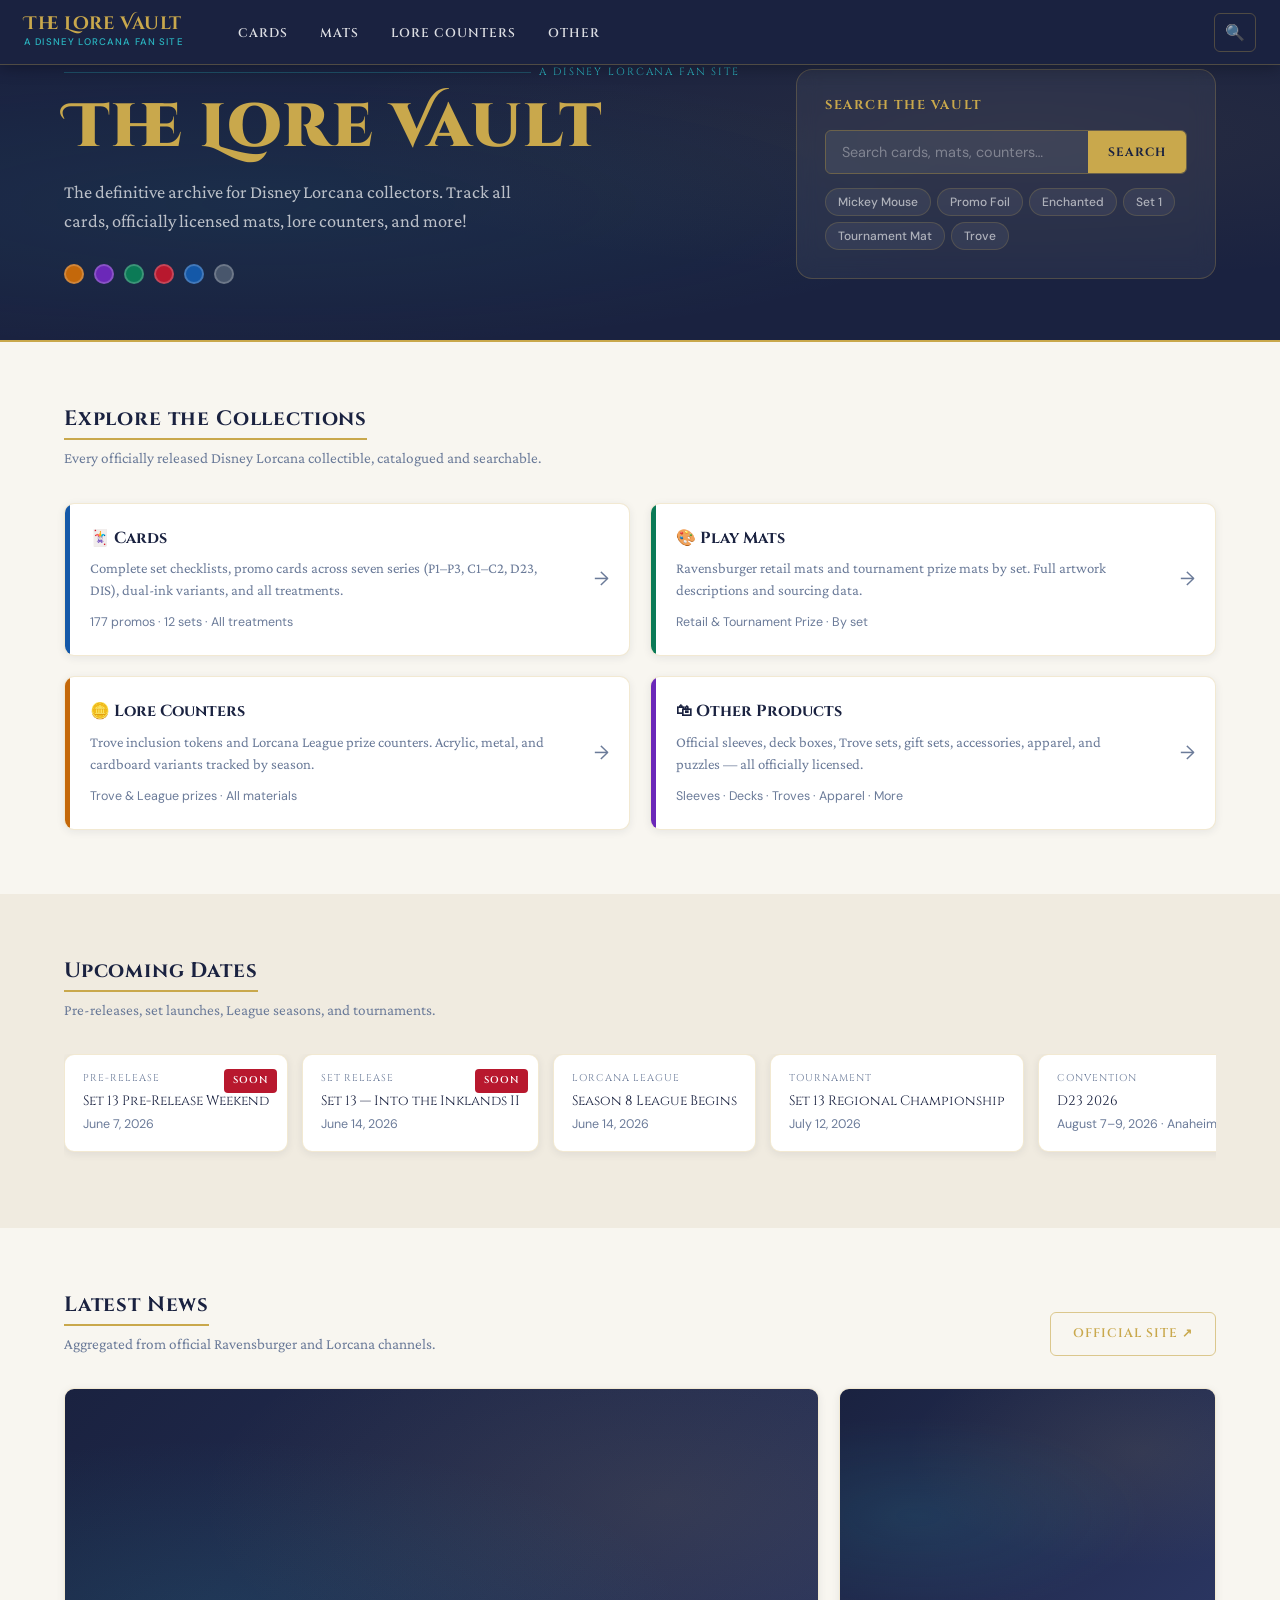
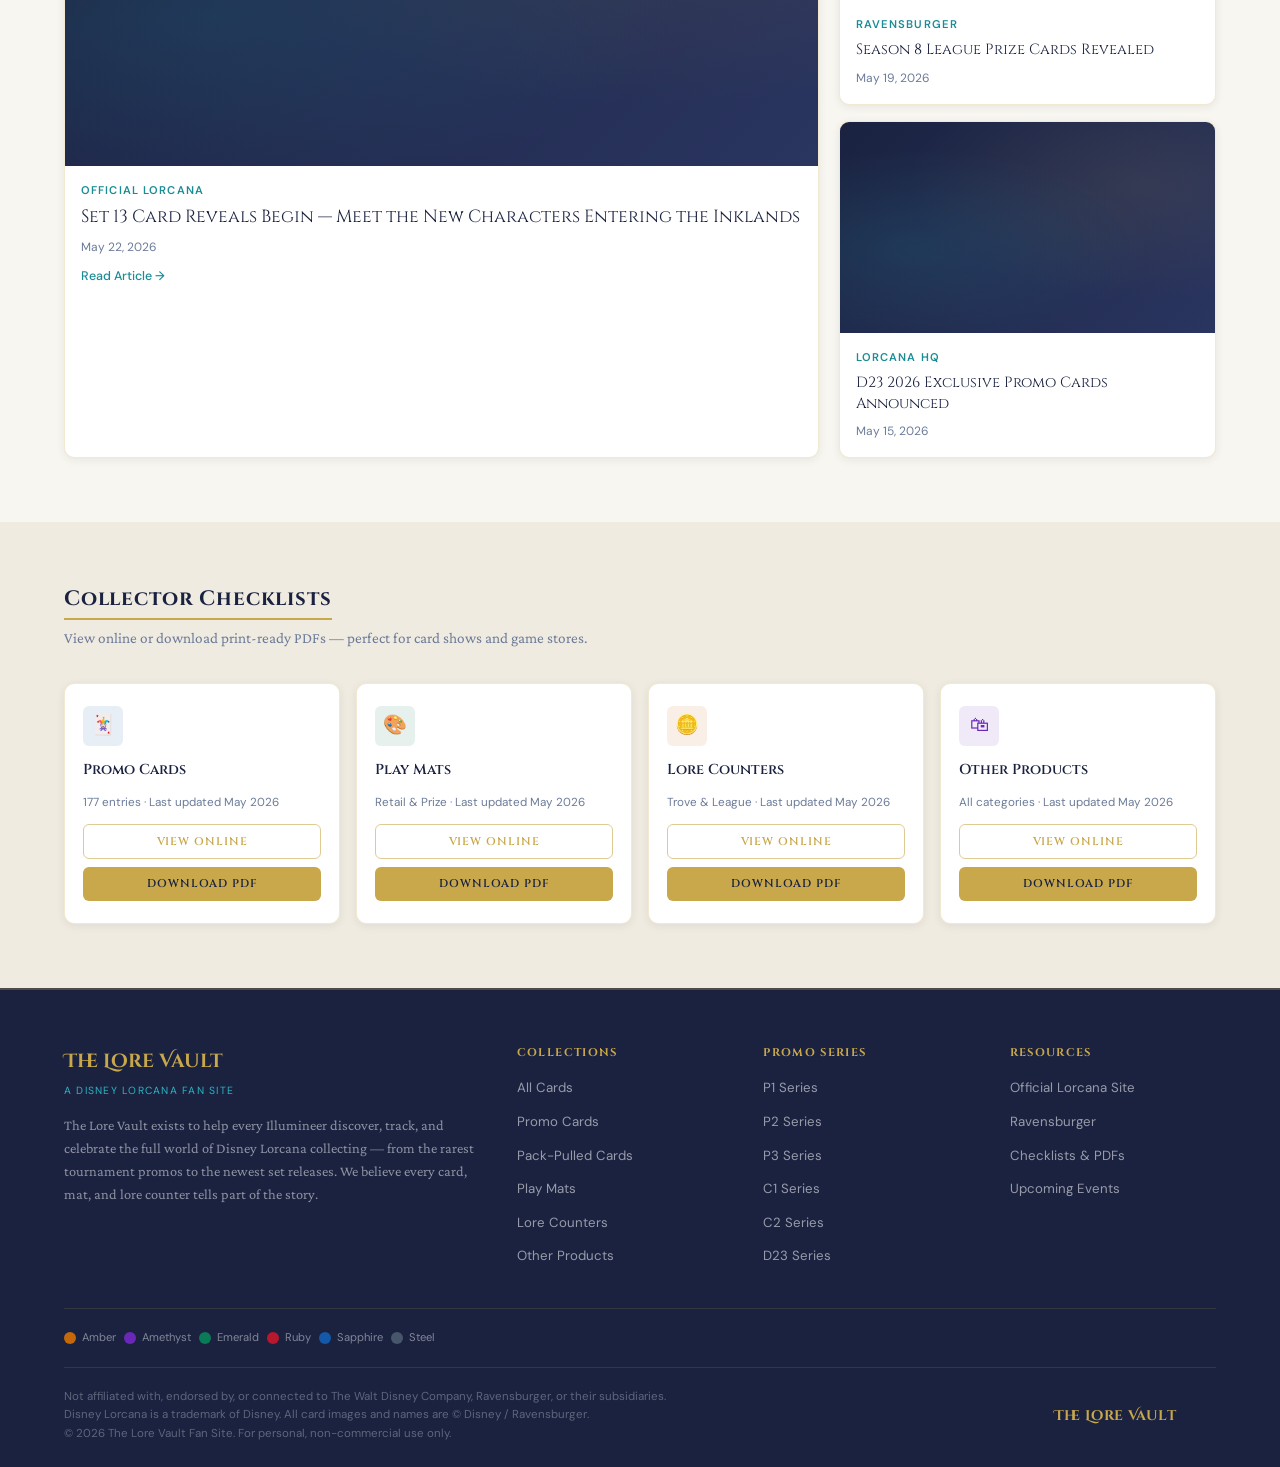
==== commit e3912a23: "Fix invisible news card image areas Placeholder divs had emoji colored at 15% opacity against a crea" ====
--- a/index.html
+++ b/index.html
@@ -251,7 +251,7 @@
       <!-- Featured -->
       <a href="#" class="news-card news-card--featured" aria-label="Featured news article">
         <div class="news-card__image">
-          <div class="news-card__image-placeholder" style="aspect-ratio:16/8">🎴</div>
+          <div class="news-card__image-placeholder" style="aspect-ratio:16/8;font-size:0;"></div>
         </div>
         <div class="news-card__body">
           <div class="news-card__source">Official Lorcana</div>
@@ -265,7 +265,7 @@
       <div class="news-grid__side">
         <a href="#" class="news-card" aria-label="News: Season 8 League promos revealed">
           <div class="news-card__image">
-            <div class="news-card__image-placeholder news-card--small">🏆</div>
+            <div class="news-card__image-placeholder news-card--small" style="font-size:0;"></div>
           </div>
           <div class="news-card__body">
             <div class="news-card__source">Ravensburger</div>
@@ -275,7 +275,7 @@
         </a>
         <a href="#" class="news-card" aria-label="News: D23 2026 exclusive cards announced">
           <div class="news-card__image">
-            <div class="news-card__image-placeholder news-card--small">✨</div>
+            <div class="news-card__image-placeholder news-card--small" style="font-size:0;"></div>
           </div>
           <div class="news-card__body">
             <div class="news-card__source">Lorcana HQ</div>
--- a/css/style.css
+++ b/css/style.css
@@ -768,8 +768,16 @@
 .news-card__image-placeholder {
   aspect-ratio: 16/9;
   display: flex; align-items: center; justify-content: center;
-  color: rgba(26,34,64,0.15); font-size: 2.5rem;
-  background: linear-gradient(135deg, var(--cream-mid), var(--cream));
+  font-size: 2.5rem;
+  background: linear-gradient(135deg, var(--nav-bg) 0%, #2a3560 100%);
+  position: relative; overflow: hidden;
+}
+.news-card__image-placeholder::before {
+  content: '';
+  position: absolute; inset: 0;
+  background:
+    radial-gradient(ellipse at 20% 60%, rgba(42,181,192,0.12) 0%, transparent 55%),
+    radial-gradient(ellipse at 80% 30%, rgba(201,168,76,0.10) 0%, transparent 55%);
 }
 .news-card--small .news-card__image-placeholder { aspect-ratio: 16/7; font-size: 1.5rem; }
 .news-card__body { padding: 16px; }
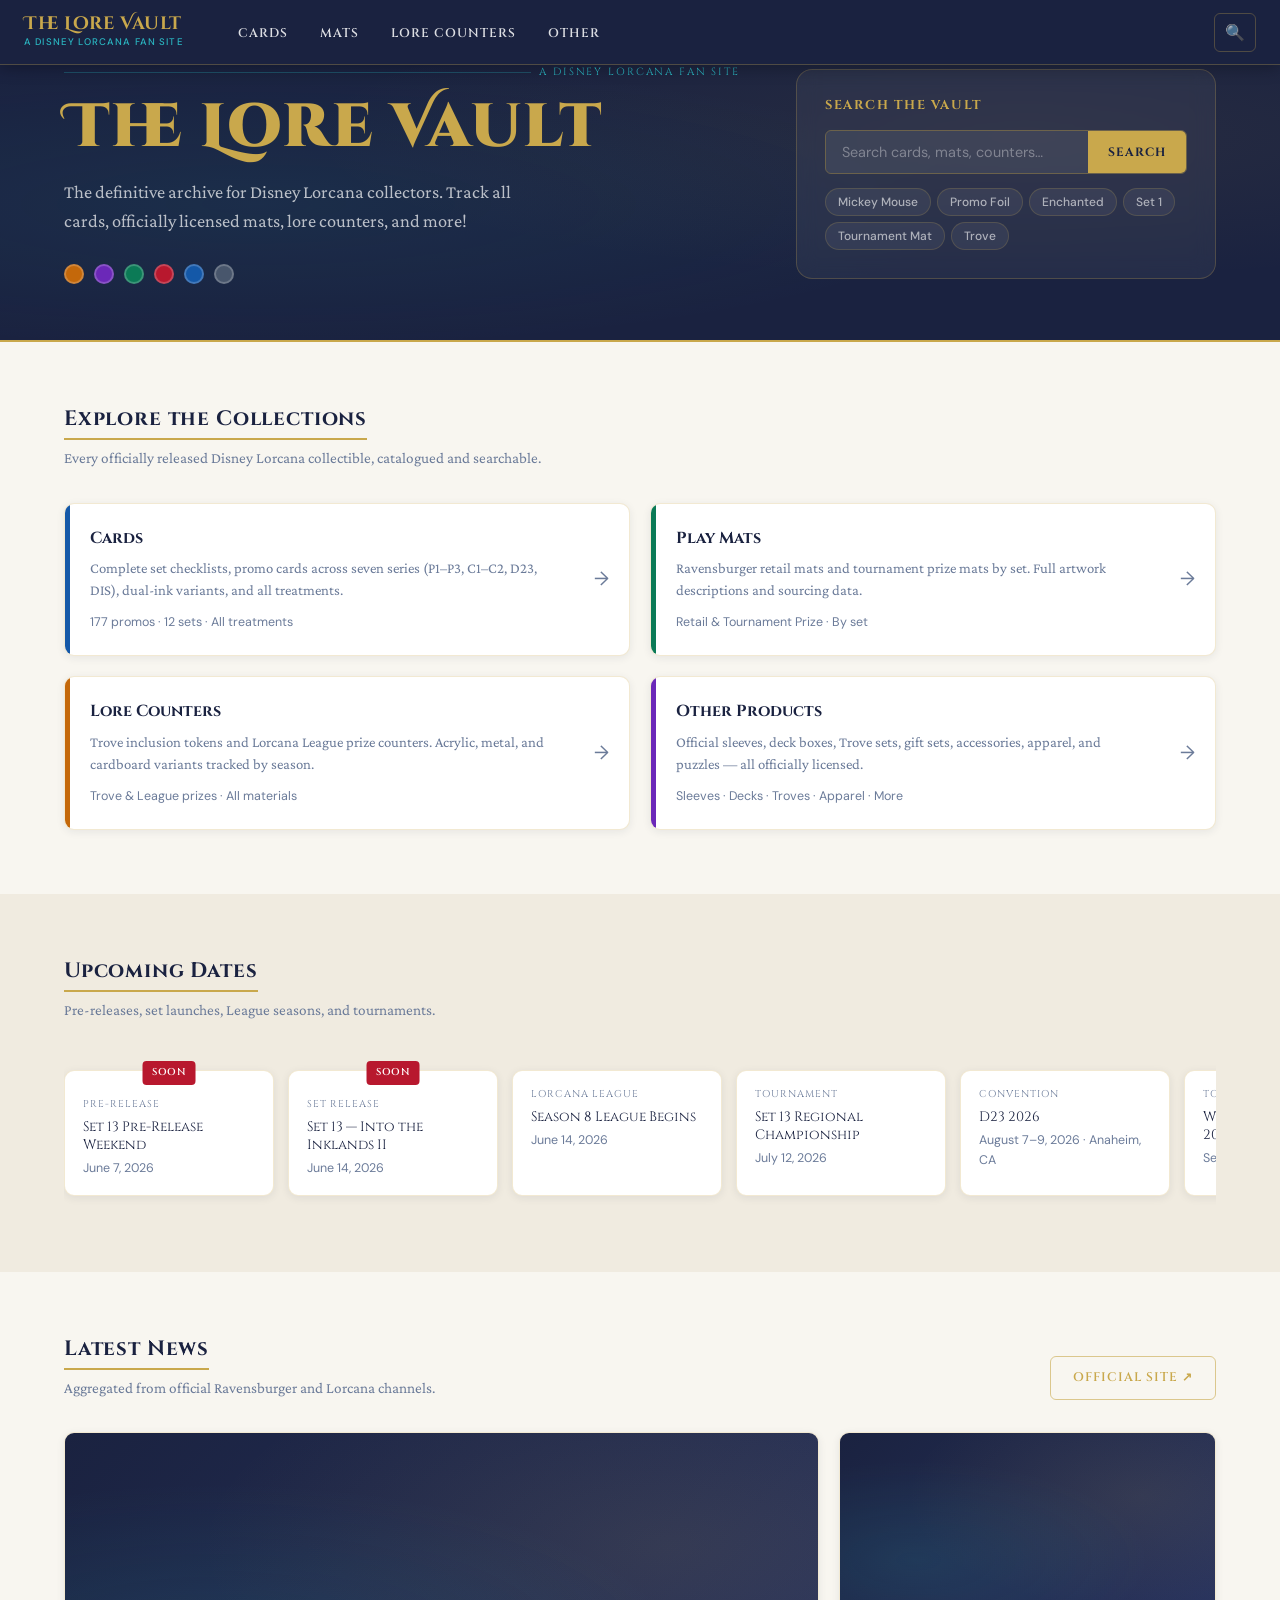
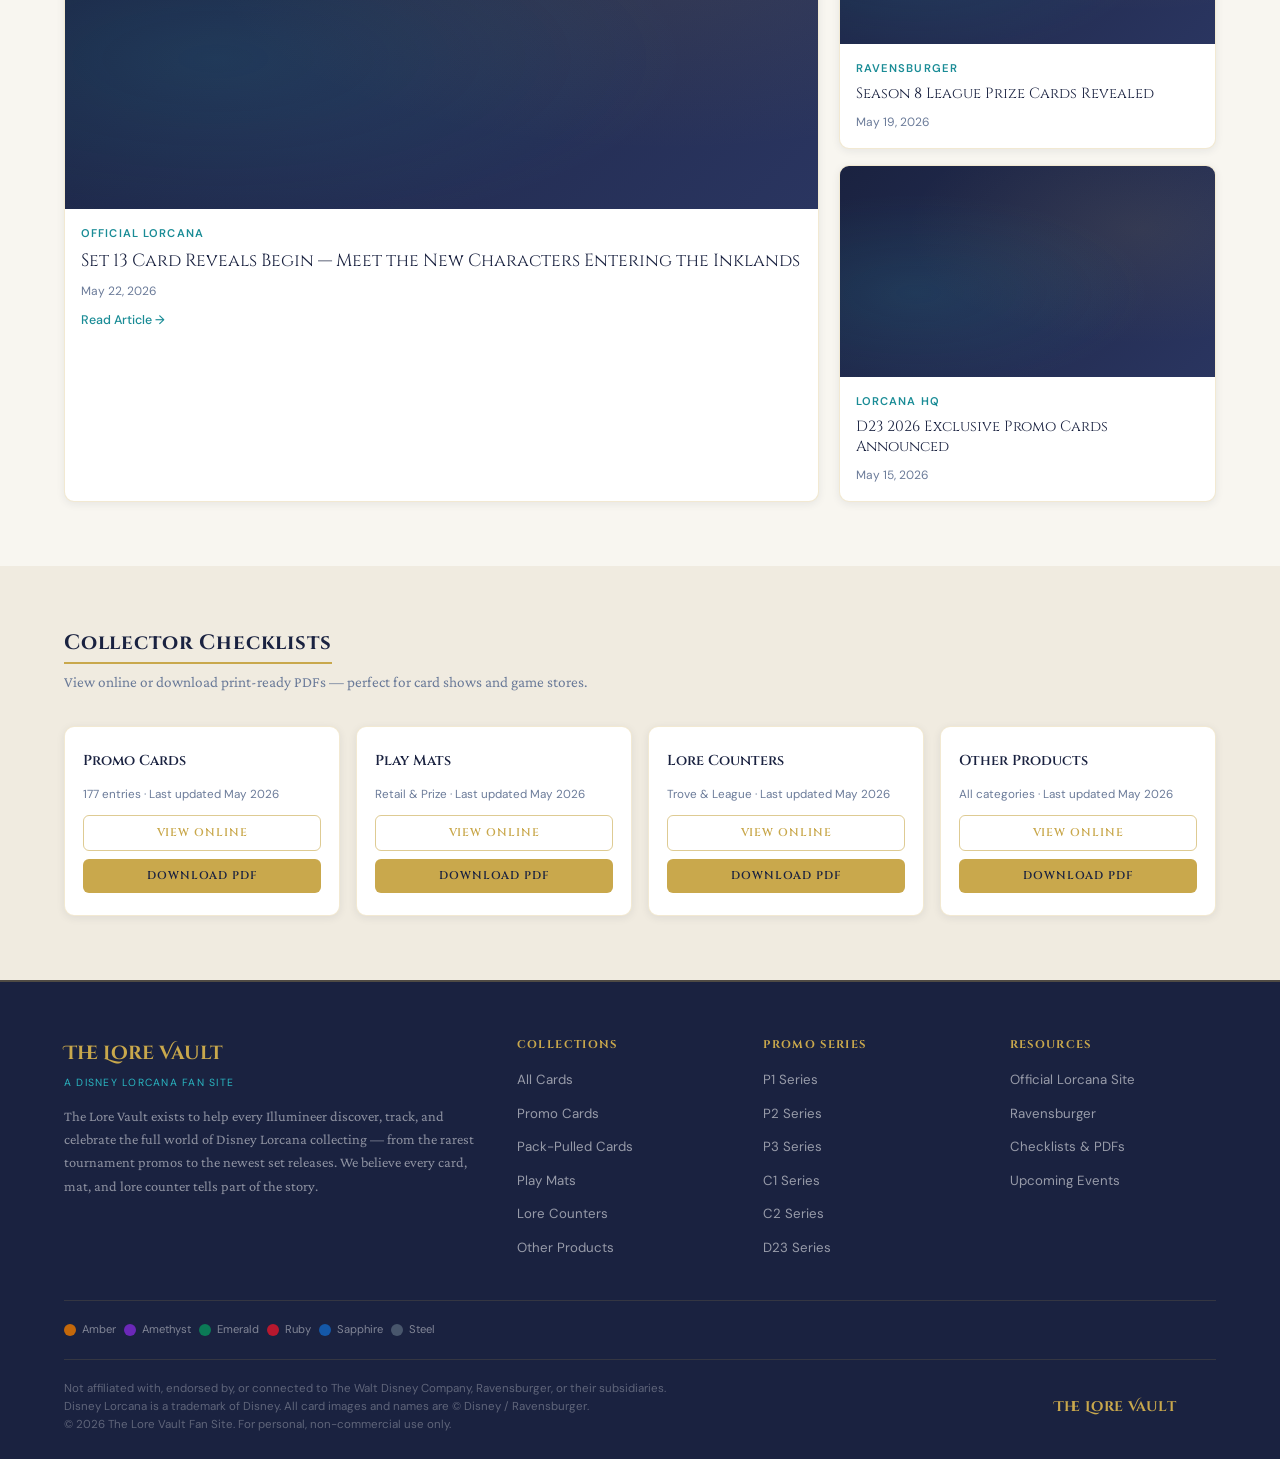
==== commit d5cc501e: "Polish home page: remove icons, fix event cards - Strip emoji icons from category card names and che" ====
--- a/index.html
+++ b/index.html
@@ -144,7 +144,7 @@
       <a href="cards.html" class="category-card" aria-label="Cards — Browse all 177+ promo cards and 12+ sets">
         <div class="category-card__stripe" style="background:var(--ink-sapphire)"></div>
         <div class="category-card__body">
-          <div class="category-card__name">🃏 Cards</div>
+          <div class="category-card__name">Cards</div>
           <p class="category-card__desc">Complete set checklists, promo cards across seven series (P1–P3, C1–C2, D23, DIS), dual-ink variants, and all treatments.</p>
           <div class="category-card__count"><span data-stat="promo-count">177</span> promos · 12 sets · All treatments</div>
         </div>
@@ -154,7 +154,7 @@
       <a href="mats.html" class="category-card" aria-label="Play Mats — Browse retail and tournament prize mats">
         <div class="category-card__stripe" style="background:var(--ink-emerald)"></div>
         <div class="category-card__body">
-          <div class="category-card__name">🎨 Play Mats</div>
+          <div class="category-card__name">Play Mats</div>
           <p class="category-card__desc">Ravensburger retail mats and tournament prize mats by set. Full artwork descriptions and sourcing data.</p>
           <div class="category-card__count">Retail &amp; Tournament Prize · By set</div>
         </div>
@@ -164,7 +164,7 @@
       <a href="lore-counters.html" class="category-card" aria-label="Lore Counters — Browse Trove and League prize counters">
         <div class="category-card__stripe" style="background:var(--ink-amber)"></div>
         <div class="category-card__body">
-          <div class="category-card__name">🪙 Lore Counters</div>
+          <div class="category-card__name">Lore Counters</div>
           <p class="category-card__desc">Trove inclusion tokens and Lorcana League prize counters. Acrylic, metal, and cardboard variants tracked by season.</p>
           <div class="category-card__count">Trove &amp; League prizes · All materials</div>
         </div>
@@ -174,7 +174,7 @@
       <a href="other.html" class="category-card" aria-label="Other Products — Browse sleeves, deck boxes, troves, gifts, and more">
         <div class="category-card__stripe" style="background:var(--ink-amethyst)"></div>
         <div class="category-card__body">
-          <div class="category-card__name">🛍 Other Products</div>
+          <div class="category-card__name">Other Products</div>
           <p class="category-card__desc">Official sleeves, deck boxes, Trove sets, gift sets, accessories, apparel, and puzzles — all officially licensed.</p>
           <div class="category-card__count">Sleeves · Decks · Troves · Apparel · More</div>
         </div>
@@ -198,17 +198,17 @@
     </div>
     <div class="events-strip" id="eventsStrip" role="list" aria-label="Upcoming Lorcana events">
       <!-- Populated by JS from data/events.json -->
-      <div class="event-card" role="listitem">
+      <div class="event-card has-badge" role="listitem">
+        <div class="event-card__badge"><span class="badge badge--soon">SOON</span></div>
         <div class="event-card__type">Pre-Release</div>
         <div class="event-card__name">Set 13 Pre-Release Weekend</div>
         <div class="event-card__date">June 7, 2026</div>
+      </div>
+      <div class="event-card has-badge" role="listitem">
         <div class="event-card__badge"><span class="badge badge--soon">SOON</span></div>
-      </div>
-      <div class="event-card" role="listitem">
         <div class="event-card__type">Set Release</div>
         <div class="event-card__name">Set 13 — Into the Inklands II</div>
         <div class="event-card__date">June 14, 2026</div>
-        <div class="event-card__badge"><span class="badge badge--soon">SOON</span></div>
       </div>
       <div class="event-card" role="listitem">
         <div class="event-card__type">Lorcana League</div>
@@ -302,7 +302,6 @@
     <div class="checklist-panels">
 
       <div class="checklist-panel">
-        <div class="checklist-panel__icon" style="background:rgba(20,88,168,0.1);color:var(--ink-sapphire)">🃏</div>
         <div class="checklist-panel__name">Promo Cards</div>
         <div class="checklist-panel__updated">177 entries · Last updated May 2026</div>
         <div class="checklist-panel__actions">
@@ -312,7 +311,6 @@
       </div>
 
       <div class="checklist-panel">
-        <div class="checklist-panel__icon" style="background:rgba(11,122,86,0.1);color:var(--ink-emerald)">🎨</div>
         <div class="checklist-panel__name">Play Mats</div>
         <div class="checklist-panel__updated">Retail &amp; Prize · Last updated May 2026</div>
         <div class="checklist-panel__actions">
@@ -322,7 +320,6 @@
       </div>
 
       <div class="checklist-panel">
-        <div class="checklist-panel__icon" style="background:rgba(196,104,10,0.1);color:var(--ink-amber)">🪙</div>
         <div class="checklist-panel__name">Lore Counters</div>
         <div class="checklist-panel__updated">Trove &amp; League · Last updated May 2026</div>
         <div class="checklist-panel__actions">
@@ -332,7 +329,6 @@
       </div>
 
       <div class="checklist-panel">
-        <div class="checklist-panel__icon" style="background:rgba(107,40,184,0.1);color:var(--ink-amethyst)">🛍</div>
         <div class="checklist-panel__name">Other Products</div>
         <div class="checklist-panel__updated">All categories · Last updated May 2026</div>
         <div class="checklist-panel__actions">
--- a/css/style.css
+++ b/css/style.css
@@ -718,16 +718,17 @@
    ========================================= */
 .events-strip {
   display: flex; gap: 14px; overflow-x: auto;
-  padding-bottom: 12px; scroll-snap-type: x mandatory;
+  padding: 16px 0 12px; scroll-snap-type: x mandatory;
   -ms-overflow-style: none; scrollbar-width: none;
 }
 .events-strip::-webkit-scrollbar { display: none; }
 .event-card {
   background: white; border: 1px solid var(--border);
   border-radius: var(--radius-md); box-shadow: var(--shadow-sm);
-  padding: 16px 18px; min-width: 200px; flex-shrink: 0;
+  padding: 16px 18px; min-width: 210px; max-width: 210px; flex-shrink: 0;
   scroll-snap-align: start; position: relative;
 }
+.event-card.has-badge { padding-top: 26px; }
 .event-card__type {
   font-family: 'Cinzel', serif; font-size: 0.62rem;
   letter-spacing: 0.1em; text-transform: uppercase;
@@ -736,13 +737,16 @@
 .event-card__name {
   font-family: 'Cinzel', serif; font-size: 0.85rem;
   color: var(--text-dark); margin-bottom: 4px; line-height: 1.3;
+  overflow-wrap: break-word; word-break: break-word;
 }
 .event-card__date {
   font-family: 'DM Sans', sans-serif; font-size: 0.78rem;
   color: var(--text-light);
+  overflow-wrap: break-word; word-break: break-word;
 }
 .event-card__badge {
-  position: absolute; top: 10px; right: 10px;
+  position: absolute; top: 0; left: 50%;
+  transform: translate(-50%, -50%);
 }
 
 /* =========================================
@@ -812,11 +816,6 @@
   border-radius: var(--radius-md); padding: 22px 18px;
   box-shadow: var(--shadow-sm);
   display: flex; flex-direction: column; gap: 12px;
-}
-.checklist-panel__icon {
-  width: 40px; height: 40px; border-radius: var(--radius-sm);
-  display: flex; align-items: center; justify-content: center;
-  font-size: 1.2rem;
 }
 .checklist-panel__name {
   font-family: 'Cinzel', serif; font-size: 0.9rem; font-weight: 600;
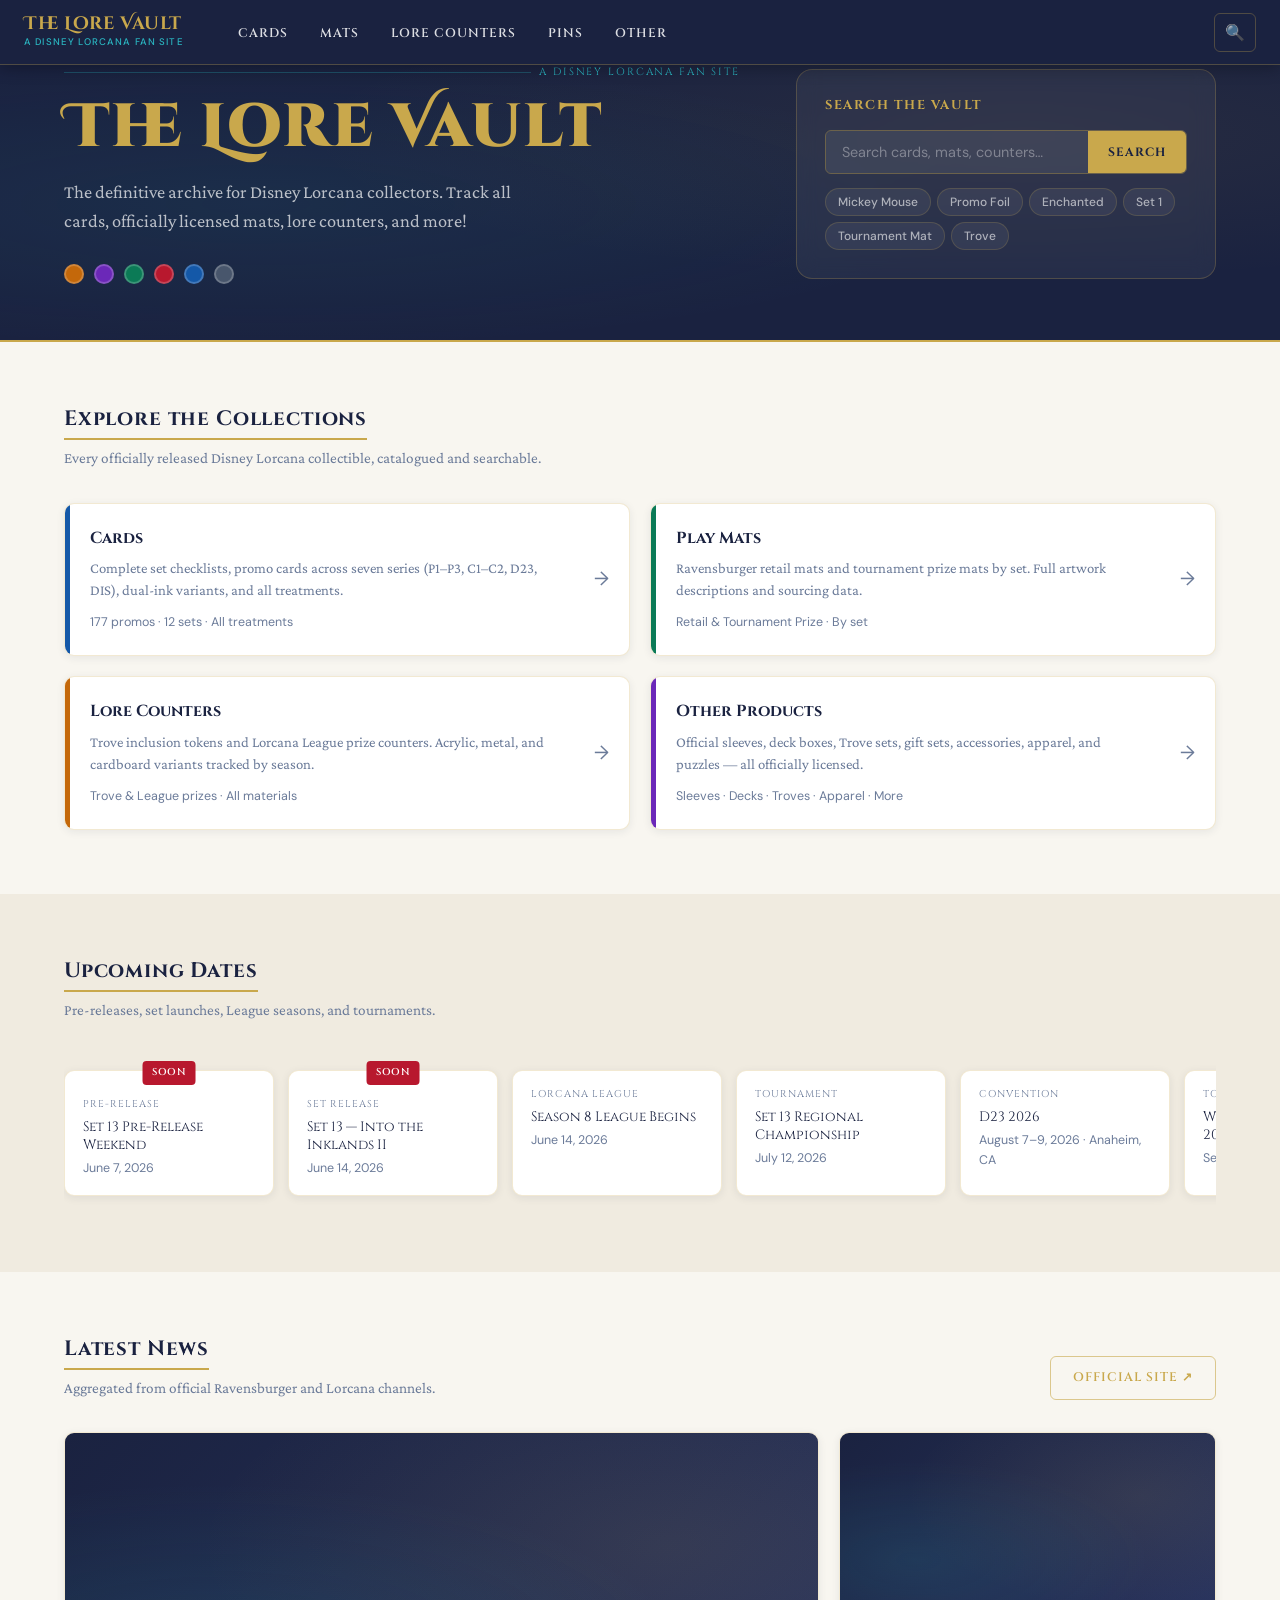
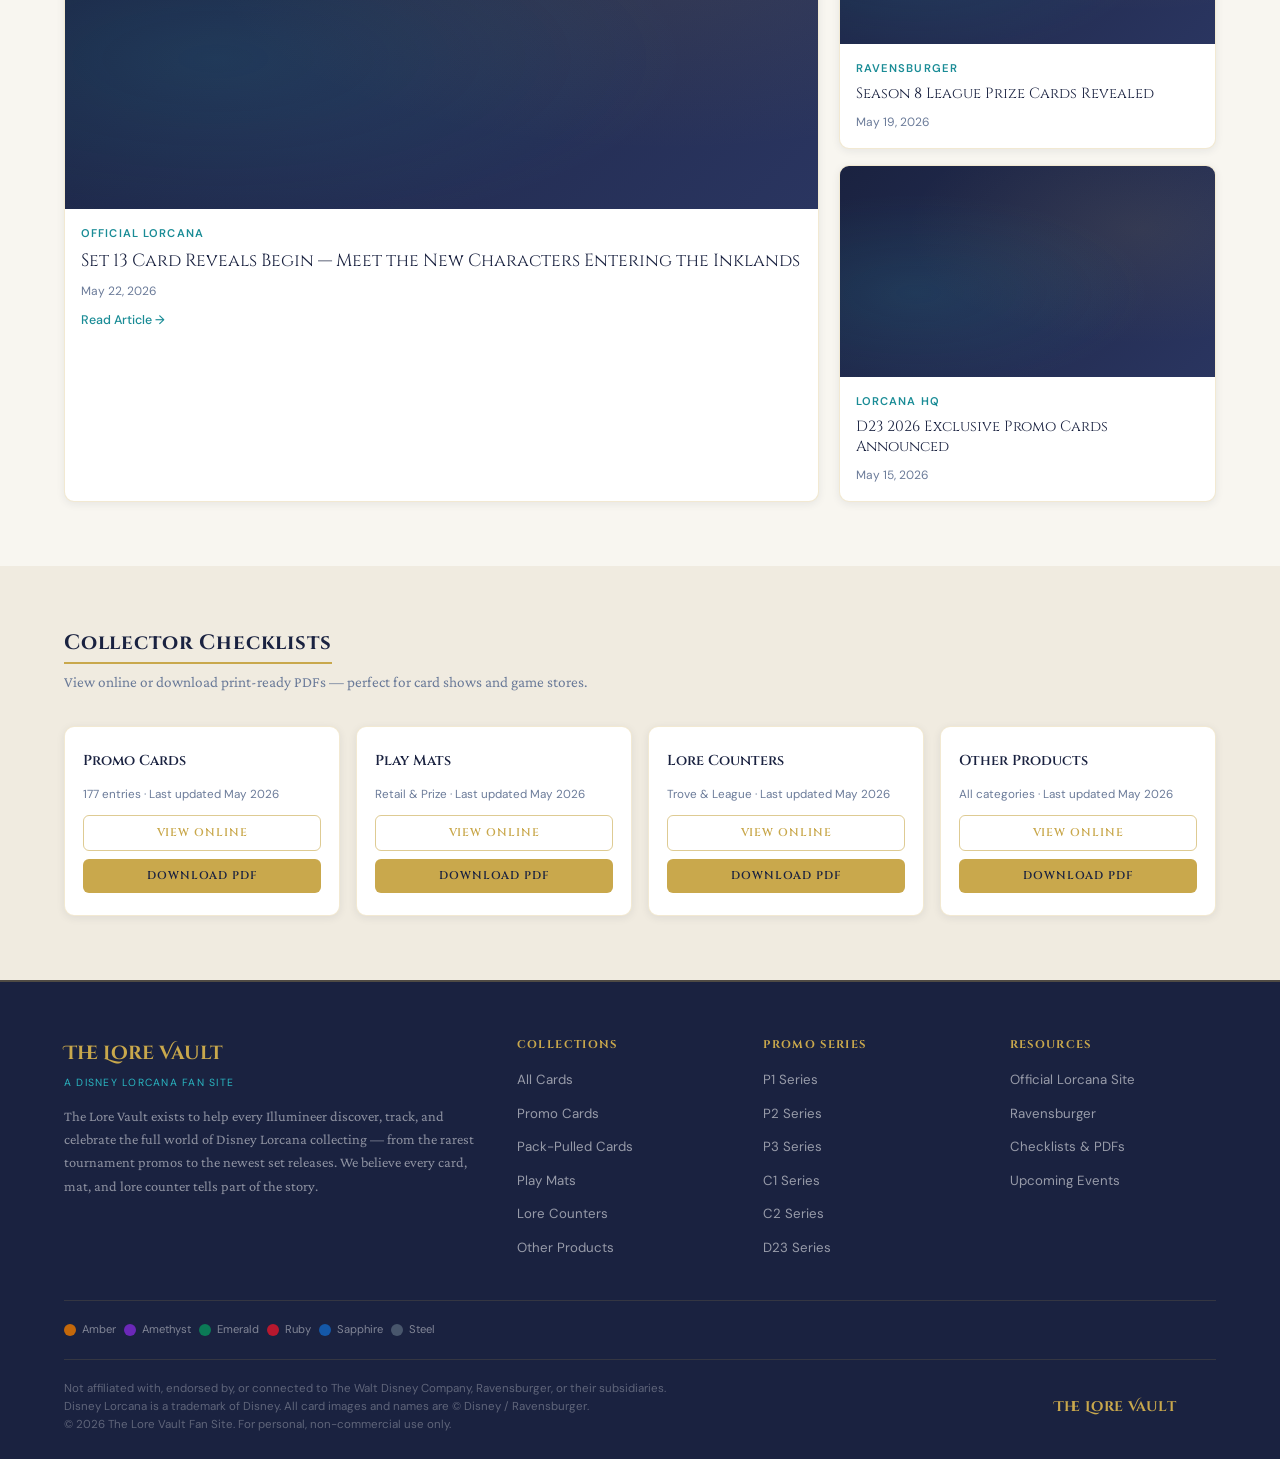
==== commit 1bde070a: "Add OP Pins page with full researched catalogue New pins.html modelled on lore-counters layout with " ====
--- a/index.html
+++ b/index.html
@@ -52,6 +52,7 @@
       <li><a href="cards.html">Cards</a></li>
       <li><a href="mats.html">Mats</a></li>
       <li><a href="lore-counters.html">Lore Counters</a></li>
+      <li><a href="pins.html">Pins</a></li>
       <li><a href="other.html">Other</a></li>
     </ul>
     <div class="nav-actions">
@@ -76,6 +77,7 @@
   <a href="cards.html">Cards</a>
   <a href="mats.html">Play Mats</a>
   <a href="lore-counters.html">Lore Counters</a>
+  <a href="pins.html">Pins</a>
   <a href="other.html">Other Products</a>
 </div>
 
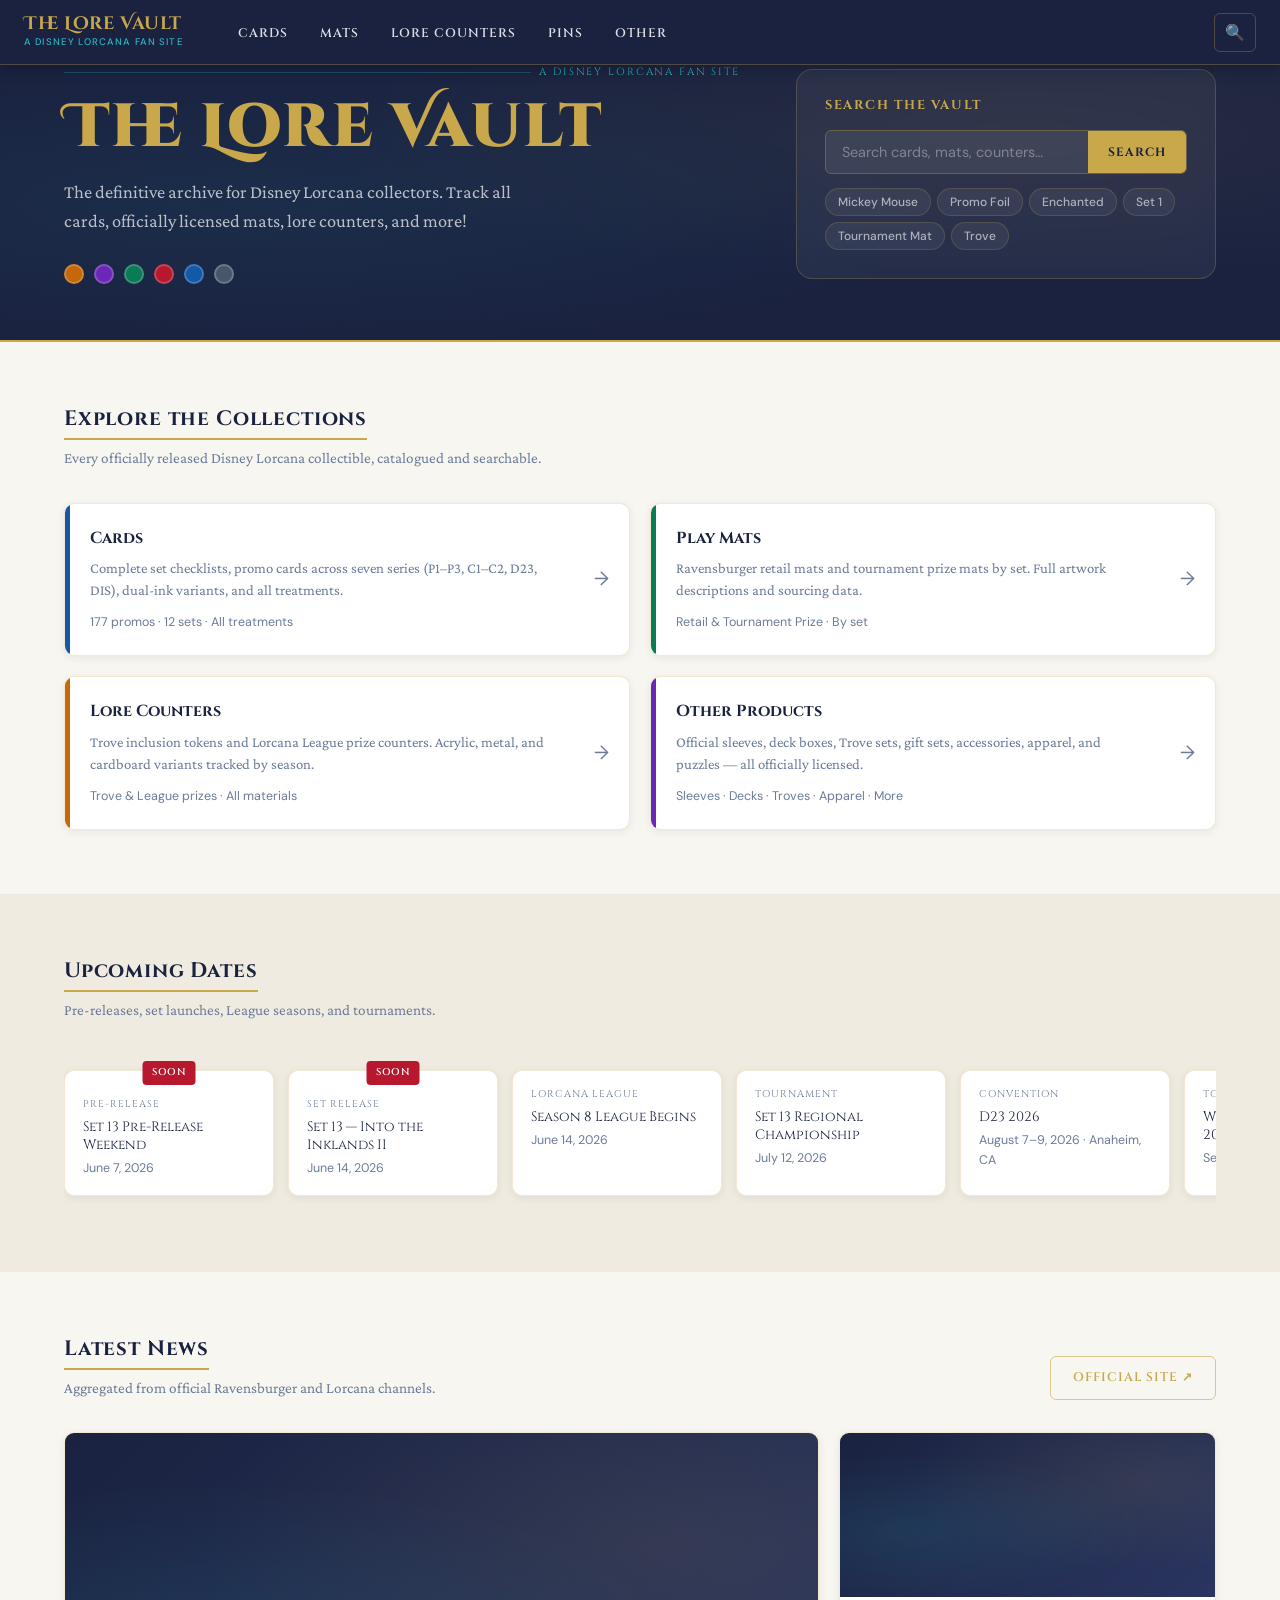
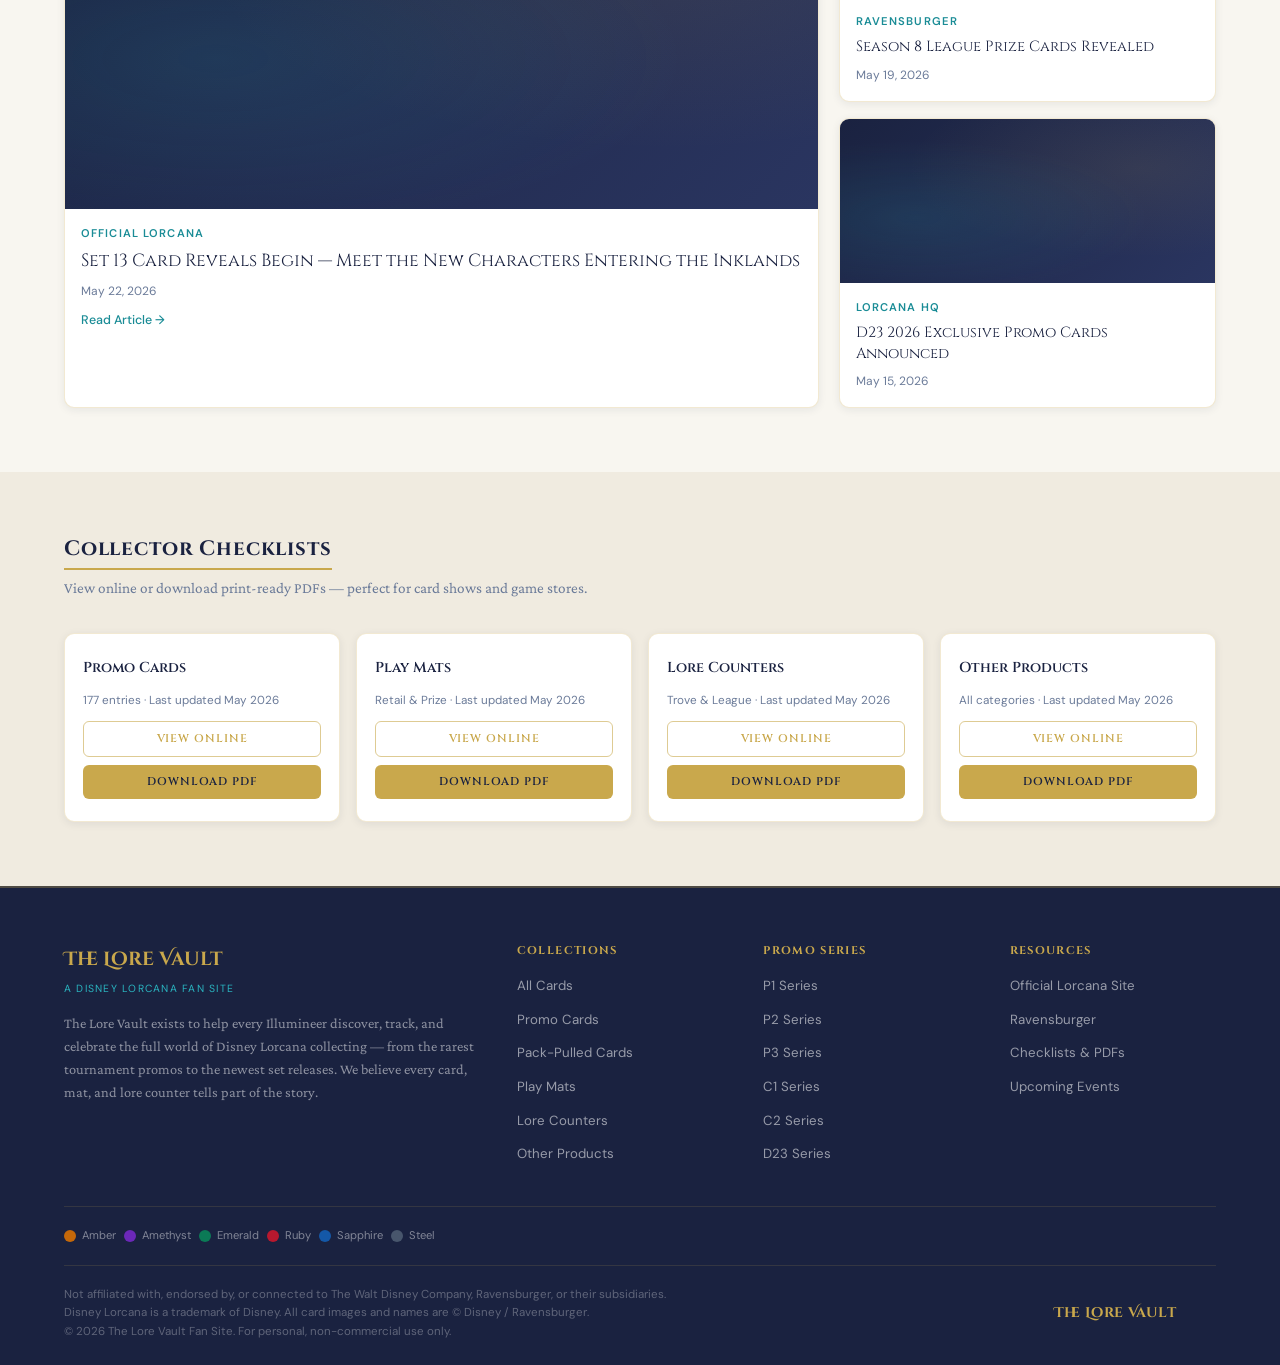
==== commit 9f6a4f79: "Fix news card image areas not rendering Previous approach used inner placeholder divs whose height w" ====
--- a/index.html
+++ b/index.html
@@ -252,9 +252,7 @@
     <div class="news-grid">
       <!-- Featured -->
       <a href="#" class="news-card news-card--featured" aria-label="Featured news article">
-        <div class="news-card__image">
-          <div class="news-card__image-placeholder" style="aspect-ratio:16/8;font-size:0;"></div>
-        </div>
+        <div class="news-card__image"></div>
         <div class="news-card__body">
           <div class="news-card__source">Official Lorcana</div>
           <div class="news-card__title">Set 13 Card Reveals Begin — Meet the New Characters Entering the Inklands</div>
@@ -266,9 +264,7 @@
       <!-- Side cards -->
       <div class="news-grid__side">
         <a href="#" class="news-card" aria-label="News: Season 8 League promos revealed">
-          <div class="news-card__image">
-            <div class="news-card__image-placeholder news-card--small" style="font-size:0;"></div>
-          </div>
+          <div class="news-card__image news-card--small"></div>
           <div class="news-card__body">
             <div class="news-card__source">Ravensburger</div>
             <div class="news-card__title">Season 8 League Prize Cards Revealed</div>
@@ -276,9 +272,7 @@
           </div>
         </a>
         <a href="#" class="news-card" aria-label="News: D23 2026 exclusive cards announced">
-          <div class="news-card__image">
-            <div class="news-card__image-placeholder news-card--small" style="font-size:0;"></div>
-          </div>
+          <div class="news-card__image news-card--small"></div>
           <div class="news-card__body">
             <div class="news-card__source">Lorcana HQ</div>
             <div class="news-card__title">D23 2026 Exclusive Promo Cards Announced</div>
--- a/css/style.css
+++ b/css/style.css
@@ -323,7 +323,7 @@
 }
 
 .subsection-header {
-  display: flex; align-items: center; gap: 12px;
+  display: flex; align-items: center; gap: 12px; flex-wrap: wrap;
   background: rgba(26,34,64,0.04);
   border: 1px solid var(--border);
   border-radius: var(--radius-md);
@@ -331,7 +331,13 @@
 }
 .subsection-header h3 {
   font-family: 'Cinzel', serif; font-size: 0.95rem; font-weight: 600;
-  color: var(--text-dark); letter-spacing: 0.05em; flex: 1;
+  color: var(--text-dark); letter-spacing: 0.05em; flex: 1; min-width: 0;
+}
+/* Description paragraphs placed inside a subsection-header drop to their own row */
+.subsection-header p {
+  flex-basis: 100%; margin: 0;
+  font-family: 'DM Sans', sans-serif; font-size: 0.82rem;
+  color: var(--text-light); line-height: 1.5;
 }
 
 /* =========================================
@@ -554,10 +560,12 @@
 .product-card__title {
   font-family: 'Cinzel', serif; font-size: 0.88rem;
   font-weight: 600; color: var(--text-dark); line-height: 1.3;
+  overflow-wrap: break-word; word-break: break-word; min-width: 0;
 }
 .product-card__desc {
   font-family: 'Crimson Pro', serif; font-size: 0.9rem;
   color: var(--text-light); line-height: 1.5;
+  overflow-wrap: break-word; word-break: break-word;
 }
 .product-card__meta {
   display: flex; flex-wrap: wrap; gap: 6px; margin-top: auto; padding-top: 8px;
@@ -766,24 +774,22 @@
   text-decoration: none; display: block;
 }
 .news-card:hover { transform: translateY(-2px); box-shadow: var(--shadow-md); }
-.news-card--featured .news-card__image { aspect-ratio: 16/8; }
-.news-card__image { background: var(--cream-mid); }
-.news-card__image img { width: 100%; height: 100%; object-fit: cover; }
-.news-card__image-placeholder {
+.news-card__image {
   aspect-ratio: 16/9;
-  display: flex; align-items: center; justify-content: center;
-  font-size: 2.5rem;
   background: linear-gradient(135deg, var(--nav-bg) 0%, #2a3560 100%);
-  position: relative; overflow: hidden;
-}
-.news-card__image-placeholder::before {
+  position: relative; overflow: hidden; flex-shrink: 0;
+}
+.news-card__image::after {
   content: '';
   position: absolute; inset: 0;
   background:
     radial-gradient(ellipse at 20% 60%, rgba(42,181,192,0.12) 0%, transparent 55%),
     radial-gradient(ellipse at 80% 30%, rgba(201,168,76,0.10) 0%, transparent 55%);
-}
-.news-card--small .news-card__image-placeholder { aspect-ratio: 16/7; font-size: 1.5rem; }
+  pointer-events: none;
+}
+.news-card--featured .news-card__image { aspect-ratio: 16/8; }
+.news-card__image.news-card--small   { aspect-ratio: 16/7; }
+.news-card__image img { width: 100%; height: 100%; object-fit: cover; position: relative; z-index: 1; }
 .news-card__body { padding: 16px; }
 .news-card__source {
   font-family: 'DM Sans', sans-serif; font-size: 0.7rem;
@@ -1007,14 +1013,32 @@
   .tab-btn { padding: 14px 14px; font-size: 0.72rem; }
   .page-header { padding: 90px 0 36px; }
   .section { padding: 40px 0; }
+  /* Reduce padding inside product cards so text has more horizontal room */
+  .product-card__body { padding: 14px; }
+  /* Single column for standard card grid on phones */
+  .card-grid { grid-template-columns: 1fr; }
 }
 
 @media (max-width: 480px) {
+  /* Tighter container edge-padding on small phones */
+  .container { padding: 0 14px; }
   .checklist-panels { grid-template-columns: 1fr; }
+  /* Both grid variants go single-column — cards are too narrow at 2-col on 375px+ */
   .card-grid { grid-template-columns: 1fr; }
-  .card-grid--4col { grid-template-columns: repeat(2, 1fr); }
+  .card-grid--4col { grid-template-columns: 1fr; }
   .data-table-wrap { overflow-x: auto; }
   .footer-ink-row { gap: 12px; }
   .hero-brand__name { font-size: 2.2rem; }
   .accordion-meta { display: none; }
-}
+  /* Compact product card body padding */
+  .product-card__body { padding: 12px; }
+  /* Smaller chips on cramped screens */
+  .chip { font-size: 0.68rem; padding: 5px 10px; }
+  /* Tighter filter rows */
+  .filter-row { gap: 6px; }
+  /* Section spacing */
+  .section { padding: 32px 0; }
+  .page-header { padding: 80px 0 28px; }
+  /* Subsection header compact */
+  .subsection-header { padding: 12px 14px; gap: 8px; }
+}
